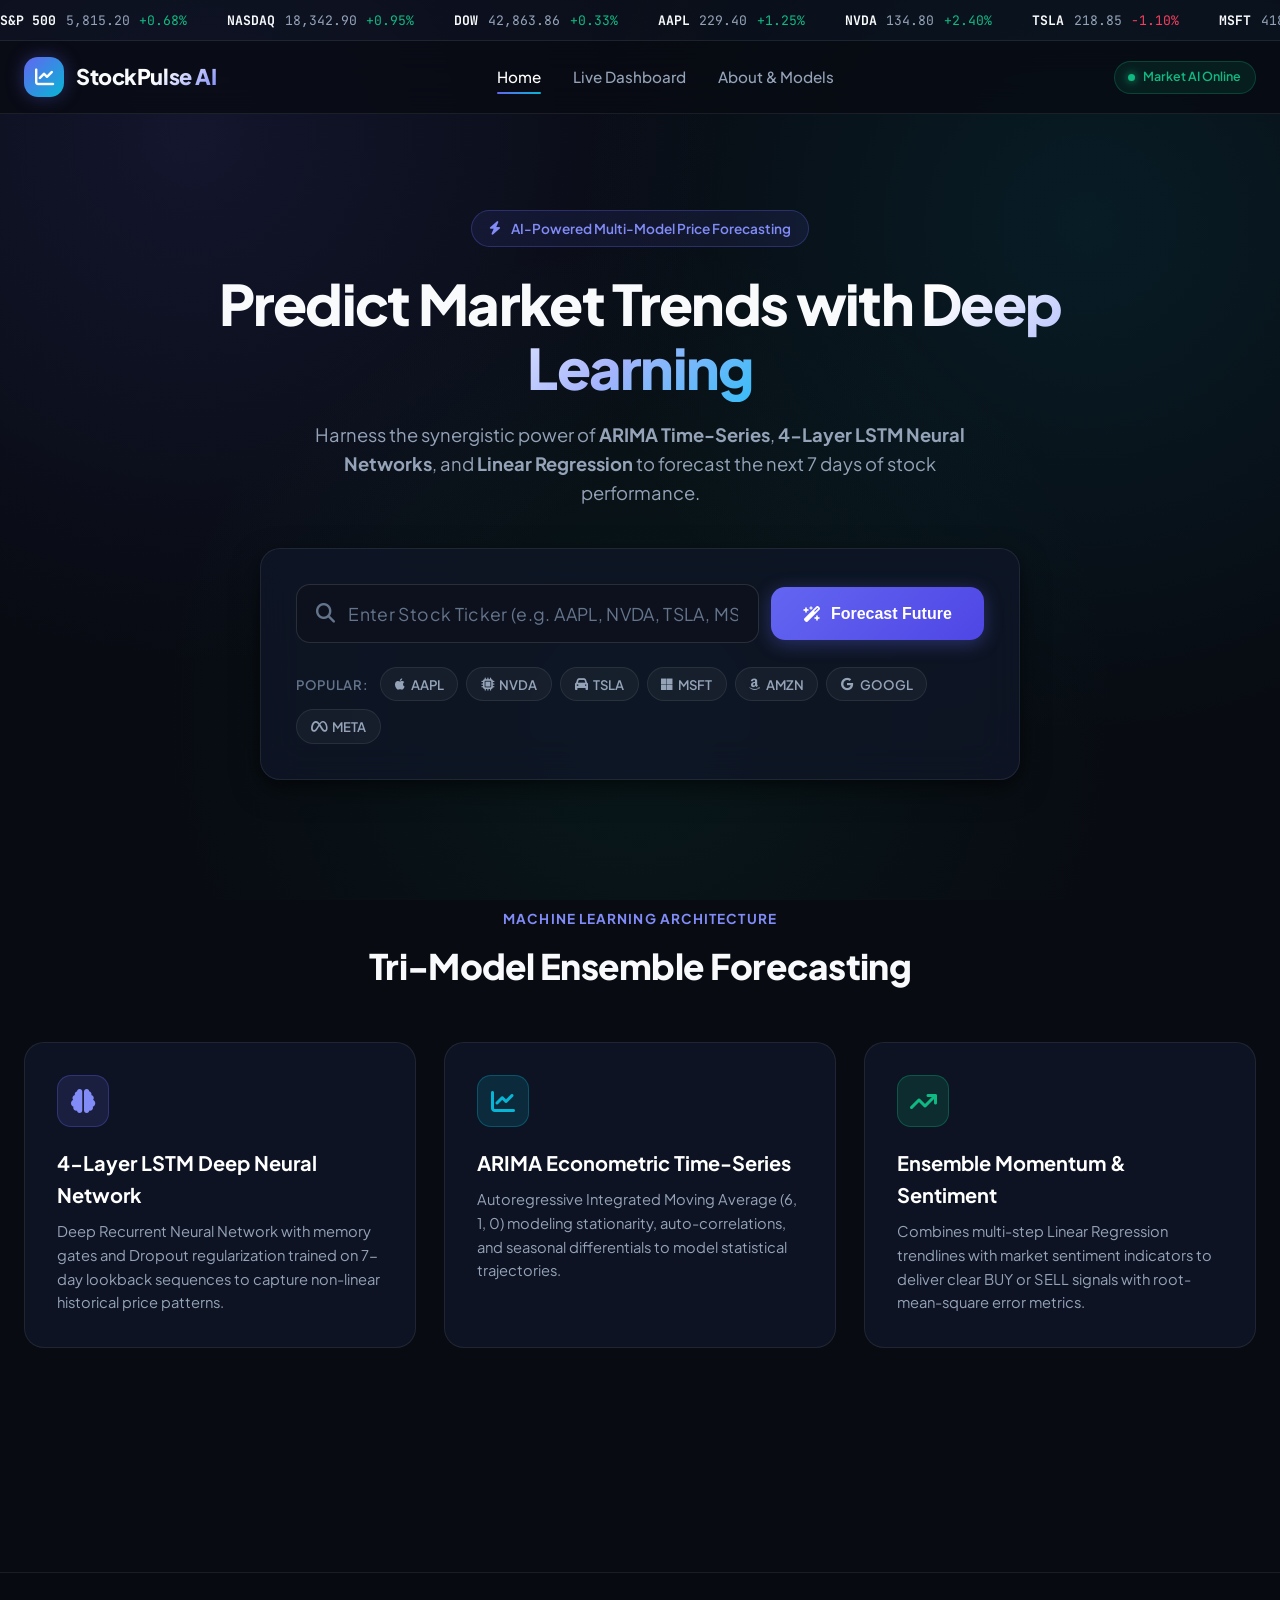
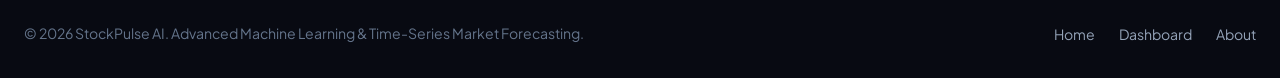
==== public_deploy/index.html @ eb256585 "Add Netlify deployment build and netlify.toml config" ====
<!DOCTYPE html>
<html lang="en">
<head>
  <meta charset="utf-8">
  <meta name="viewport" content="width=device-width, initial-scale=1">
  <title>StockPulse AI | Intelligent Stock Price Forecasting</title>
  <meta name="description" content="Predict stock market trends using Machine Learning (ARIMA, LSTM, Linear Regression) and Sentiment Analysis.">
  <link rel="stylesheet" href="static/modern.css">
  <link rel="stylesheet" href="https://cdnjs.cloudflare.com/ajax/libs/font-awesome/6.4.0/css/all.min.css">
</head>
<body>

  <!-- Live Ticker Marquee -->
  <div class="ticker-marquee">
    <div class="ticker-track">
      <div class="ticker-item"><span class="ticker-symbol">S&amp;P 500</span> <span class="ticker-price">5,815.20</span> <span class="ticker-change pos">+0.68%</span></div>
      <div class="ticker-item"><span class="ticker-symbol">NASDAQ</span> <span class="ticker-price">18,342.90</span> <span class="ticker-change pos">+0.95%</span></div>
      <div class="ticker-item"><span class="ticker-symbol">DOW</span> <span class="ticker-price">42,863.86</span> <span class="ticker-change pos">+0.33%</span></div>
      <div class="ticker-item"><span class="ticker-symbol">AAPL</span> <span class="ticker-price">229.40</span> <span class="ticker-change pos">+1.25%</span></div>
      <div class="ticker-item"><span class="ticker-symbol">NVDA</span> <span class="ticker-price">134.80</span> <span class="ticker-change pos">+2.40%</span></div>
      <div class="ticker-item"><span class="ticker-symbol">TSLA</span> <span class="ticker-price">218.85</span> <span class="ticker-change neg">-1.10%</span></div>
      <div class="ticker-item"><span class="ticker-symbol">MSFT</span> <span class="ticker-price">418.90</span> <span class="ticker-change pos">+0.45%</span></div>
      <div class="ticker-item"><span class="ticker-symbol">BTC/USD</span> <span class="ticker-price">$65,240</span> <span class="ticker-change pos">+1.85%</span></div>
      <!-- Duplicate for infinite marquee loop -->
      <div class="ticker-item"><span class="ticker-symbol">S&amp;P 500</span> <span class="ticker-price">5,815.20</span> <span class="ticker-change pos">+0.68%</span></div>
      <div class="ticker-item"><span class="ticker-symbol">NASDAQ</span> <span class="ticker-price">18,342.90</span> <span class="ticker-change pos">+0.95%</span></div>
      <div class="ticker-item"><span class="ticker-symbol">DOW</span> <span class="ticker-price">42,863.86</span> <span class="ticker-change pos">+0.33%</span></div>
      <div class="ticker-item"><span class="ticker-symbol">AAPL</span> <span class="ticker-price">229.40</span> <span class="ticker-change pos">+1.25%</span></div>
      <div class="ticker-item"><span class="ticker-symbol">NVDA</span> <span class="ticker-price">134.80</span> <span class="ticker-change pos">+2.40%</span></div>
      <div class="ticker-item"><span class="ticker-symbol">TSLA</span> <span class="ticker-price">218.85</span> <span class="ticker-change neg">-1.10%</span></div>
    </div>
  </div>

  <!-- Header Navigation -->
  <nav class="site-nav">
    <div class="nav-container">
      <a href="index.html" class="brand-logo">
        <div class="brand-icon-wrapper">
          <i class="fa-solid fa-chart-line"></i>
        </div>
        <span>Stock<span class="gradient-text">Pulse AI</span></span>
      </a>

      <ul class="nav-links">
        <li><a href="index.html" class="nav-link active">Home</a></li>
        <li><a href="dashboard.html" class="nav-link">Live Dashboard</a></li>
        <li><a href="about.html" class="nav-link">About &amp; Models</a></li>
      </ul>

      <div class="nav-actions">
        <div class="status-badge">
          <span class="status-dot"></span>
          <span>Market AI Online</span>
        </div>
      </div>
    </div>
  </nav>

  <!-- Main Content -->
  <main class="main-wrapper">

    <!-- Hero Section -->
    <section class="hero-section">
      <div class="hero-pill">
        <i class="fa-solid fa-bolt"></i>
        <span>AI-Powered Multi-Model Price Forecasting</span>
      </div>

      <h1 class="hero-title">
        Predict Market Trends with <span class="gradient-text-primary">Deep Learning</span>
      </h1>

      <p class="hero-subtitle">
        Harness the synergistic power of <strong>ARIMA Time-Series</strong>, <strong>4-Layer LSTM Neural Networks</strong>, and <strong>Linear Regression</strong> to forecast the next 7 days of stock performance.
      </p>

      <!-- Predict Input Card -->
      <div class="predict-card-wrapper">
        <div class="glass-card">
          <form class="stock-predict-form" id="predictForm" onsubmit="handleStaticSubmit(event)">
            <div class="search-form-group">
              <div class="search-input-wrapper">
                <i class="fa-solid fa-magnifying-glass search-input-icon"></i>
                <input 
                  type="text" 
                  name="nm" 
                  id="stockSearchInput"
                  class="stock-search-input" 
                  placeholder="Enter Stock Ticker (e.g. AAPL, NVDA, TSLA, MSFT)..." 
                  autocomplete="off" 
                  required
                >
                <div class="autocomplete-dropdown" id="autoDropdown"></div>
              </div>

              <button type="submit" class="btn-predict">
                <i class="fa-solid fa-wand-magic-sparkles"></i>
                <span>Forecast Future</span>
              </button>
            </div>

            <!-- Quick Chips -->
            <div class="quick-chips-wrapper">
              <span class="chips-label">Popular:</span>
              <a href="javascript:void(0)" class="ticker-chip" onclick="quickSelect('AAPL')"><i class="fa-brands fa-apple"></i> AAPL</a>
              <a href="javascript:void(0)" class="ticker-chip" onclick="quickSelect('NVDA')"><i class="fa-solid fa-microchip"></i> NVDA</a>
              <a href="javascript:void(0)" class="ticker-chip" onclick="quickSelect('TSLA')"><i class="fa-solid fa-car"></i> TSLA</a>
              <a href="javascript:void(0)" class="ticker-chip" onclick="quickSelect('MSFT')"><i class="fa-brands fa-microsoft"></i> MSFT</a>
              <a href="javascript:void(0)" class="ticker-chip" onclick="quickSelect('AMZN')"><i class="fa-brands fa-amazon"></i> AMZN</a>
              <a href="javascript:void(0)" class="ticker-chip" onclick="quickSelect('GOOGL')"><i class="fa-brands fa-google"></i> GOOGL</a>
              <a href="javascript:void(0)" class="ticker-chip" onclick="quickSelect('META')"><i class="fa-brands fa-meta"></i> META</a>
            </div>
          </form>
        </div>
      </div>
    </section>

    <!-- Features Section -->
    <section style="margin-top: 2rem;">
      <div class="section-header">
        <div class="section-tag">Machine Learning Architecture</div>
        <h2 class="section-title">Tri-Model Ensemble Forecasting</h2>
      </div>

      <div class="features-grid">
        <div class="feature-card">
          <div class="feature-icon icon-purple">
            <i class="fa-solid fa-brain"></i>
          </div>
          <h3 class="feature-title">4-Layer LSTM Deep Neural Network</h3>
          <p class="feature-desc">
            Deep Recurrent Neural Network with memory gates and Dropout regularization trained on 7-day lookback sequences to capture non-linear historical price patterns.
          </p>
        </div>

        <div class="feature-card">
          <div class="feature-icon icon-cyan">
            <i class="fa-solid fa-chart-line"></i>
          </div>
          <h3 class="feature-title">ARIMA Econometric Time-Series</h3>
          <p class="feature-desc">
            Autoregressive Integrated Moving Average (6, 1, 0) modeling stationarity, auto-correlations, and seasonal differentials to model statistical trajectories.
          </p>
        </div>

        <div class="feature-card">
          <div class="feature-icon icon-emerald">
            <i class="fa-solid fa-arrow-trend-up"></i>
          </div>
          <h3 class="feature-title">Ensemble Momentum &amp; Sentiment</h3>
          <p class="feature-desc">
            Combines multi-step Linear Regression trendlines with market sentiment indicators to deliver clear BUY or SELL signals with root-mean-square error metrics.
          </p>
        </div>
      </div>
    </section>

  </main>

  <!-- Multi-Step Loading Modal -->
  <div class="predict-loading-modal" id="loadingModal">
    <div class="predict-loading-box">
      <div class="spinner-pulse"></div>
      <h3 class="loading-step-text" id="loadingStepText">Initializing AI Engine</h3>
      <p class="loading-subtext">Fetching historical data for <span class="loading-ticker-target" id="loadingTickerTarget">STOCK</span>...</p>
      <div class="loading-progress-bar">
        <div class="loading-progress-fill" id="loadingProgressFill"></div>
      </div>
      <p style="font-size: 0.78rem; color: var(--text-dim); margin-top: 1rem;">
        Training Neural Network &amp; Running Time-Series Models (~2-3s)
      </p>
    </div>
  </div>

  <!-- Footer -->
  <footer class="site-footer">
    <div class="footer-container">
      <div class="footer-text">
        &copy; 2026 StockPulse AI. Advanced Machine Learning &amp; Time-Series Market Forecasting.
      </div>
      <ul class="footer-nav">
        <li><a href="index.html">Home</a></li>
        <li><a href="dashboard.html">Dashboard</a></li>
        <li><a href="about.html">About</a></li>
      </ul>
    </div>
  </footer>

  <script src="static/modern.js"></script>
  <script>
    function quickSelect(ticker) {
      document.getElementById('stockSearchInput').value = ticker;
      runForecast(ticker);
    }

    function handleStaticSubmit(e) {
      e.preventDefault();
      const ticker = document.getElementById('stockSearchInput').value.trim().toUpperCase();
      if (ticker) runForecast(ticker);
    }

    function runForecast(ticker) {
      const modal = document.getElementById('loadingModal');
      const stepText = document.getElementById('loadingStepText');
      const targetSpan = document.getElementById('loadingTickerTarget');
      const progressFill = document.getElementById('loadingProgressFill');

      targetSpan.textContent = ticker;
      modal.classList.add('active');

      const steps = [
        { progress: '25%', text: 'Fetching Historical Market Quotes for ' + ticker },
        { progress: '55%', text: 'Fitting ARIMA (6,1,0) Autoregressive Curves' },
        { progress: '85%', text: 'Training 4-Layer LSTM Deep Neural Network' },
        { progress: '100%', text: 'Synthesizing Ensemble 7-Day Prediction...' }
      ];

      let idx = 0;
      const interval = setInterval(() => {
        if (idx < steps.length) {
          progressFill.style.width = steps[idx].progress;
          stepText.textContent = steps[idx].text;
          idx++;
        } else {
          clearInterval(interval);
          setTimeout(() => {
            window.location.href = 'results.html?stock=' + encodeURIComponent(ticker);
          }, 400);
        }
      }, 550);
    }
  </script>
</body>
</html>
---- public_deploy/static/modern.css ----
/* ==========================================================================
   StockPulse AI - Modern Dark Glassmorphic Design System
   ========================================================================== */

@import url('https://fonts.googleapis.com/css2?family=Plus+Jakarta+Sans:wght@300;400;500;600;700;800&family=JetBrains+Mono:wght@400;500;600;700&display=swap');

:root {
  --bg-primary: #080b12;
  --bg-secondary: #0d121f;
  --bg-card: rgba(16, 23, 41, 0.72);
  --bg-card-hover: rgba(23, 33, 59, 0.85);
  --bg-glass: rgba(255, 255, 255, 0.03);
  --border-glass: rgba(255, 255, 255, 0.08);
  --border-glass-hover: rgba(99, 102, 241, 0.4);
  
  --primary: #6366f1;
  --primary-light: #818cf8;
  --primary-glow: rgba(99, 102, 241, 0.35);
  --secondary: #06b6d4;
  --accent-cyan: #38bdf8;
  --accent-emerald: #10b981;
  --accent-emerald-glow: rgba(16, 185, 129, 0.3);
  --accent-rose: #f43f5e;
  --accent-rose-glow: rgba(244, 63, 94, 0.3);
  --accent-amber: #f59e0b;
  
  --text-main: #f8fafc;
  --text-muted: #94a3b8;
  --text-dim: #64748b;
  
  --font-sans: 'Plus Jakarta Sans', -apple-system, BlinkMacSystemFont, sans-serif;
  --font-mono: 'JetBrains Mono', monospace;
  
  --radius-sm: 8px;
  --radius-md: 14px;
  --radius-lg: 20px;
  --radius-xl: 28px;
  --radius-full: 9999px;
  
  --shadow-sm: 0 4px 6px -1px rgba(0, 0, 0, 0.2);
  --shadow-lg: 0 10px 30px -3px rgba(0, 0, 0, 0.5), 0 4px 12px -2px rgba(0, 0, 0, 0.3);
  --shadow-glow: 0 0 35px -5px var(--primary-glow);
}

*, *::before, *::after {
  box-sizing: border-box;
  margin: 0;
  padding: 0;
}

body {
  font-family: var(--font-sans);
  background-color: var(--bg-primary);
  color: var(--text-main);
  line-height: 1.6;
  min-height: 100vh;
  overflow-x: hidden;
  position: relative;
  background-image: 
    radial-gradient(circle at 15% 15%, rgba(99, 102, 241, 0.12) 0%, transparent 40%),
    radial-gradient(circle at 85% 25%, rgba(6, 182, 212, 0.10) 0%, transparent 40%),
    radial-gradient(circle at 50% 80%, rgba(16, 185, 129, 0.08) 0%, transparent 50%);
  background-attachment: fixed;
}

/* ==========================================================================
   Navigation Bar
   ========================================================================== */
.site-nav {
  position: sticky;
  top: 0;
  z-index: 1000;
  background: rgba(8, 11, 18, 0.78);
  backdrop-filter: blur(16px);
  -webkit-backdrop-filter: blur(16px);
  border-bottom: 1px solid var(--border-glass);
  padding: 1rem 0;
  transition: all 0.3s ease;
}

.site-nav.scrolled {
  background: rgba(8, 11, 18, 0.95);
  box-shadow: 0 10px 30px rgba(0,0,0,0.4);
}

.nav-container {
  max-width: 1280px;
  margin: 0 auto;
  padding: 0 1.5rem;
  display: flex;
  align-items: center;
  justify-content: space-between;
}

.brand-logo {
  display: flex;
  align-items: center;
  gap: 0.75rem;
  text-decoration: none;
  color: var(--text-main);
  font-weight: 800;
  font-size: 1.35rem;
  letter-spacing: -0.02em;
}

.brand-icon-wrapper {
  width: 40px;
  height: 40px;
  background: linear-gradient(135deg, var(--primary), var(--secondary));
  border-radius: var(--radius-md);
  display: flex;
  align-items: center;
  justify-content: center;
  color: #fff;
  box-shadow: 0 0 18px var(--primary-glow);
  font-size: 1.2rem;
}

.brand-logo span.gradient-text {
  background: linear-gradient(135deg, #fff 30%, var(--primary-light) 100%);
  -webkit-background-clip: text;
  -webkit-text-fill-color: transparent;
}

.nav-links {
  display: flex;
  align-items: center;
  gap: 2rem;
  list-style: none;
}

.nav-link {
  color: var(--text-muted);
  text-decoration: none;
  font-weight: 500;
  font-size: 0.95rem;
  transition: all 0.2s ease;
  position: relative;
  padding: 0.5rem 0;
}

.nav-link:hover, .nav-link.active {
  color: #fff;
}

.nav-link.active::after {
  content: '';
  position: absolute;
  bottom: 0;
  left: 0;
  width: 100%;
  height: 2px;
  background: linear-gradient(90deg, var(--primary), var(--secondary));
  border-radius: 2px;
}

.nav-actions {
  display: flex;
  align-items: center;
  gap: 1rem;
}

.status-badge {
  display: inline-flex;
  align-items: center;
  gap: 0.5rem;
  padding: 0.35rem 0.85rem;
  border-radius: var(--radius-full);
  background: rgba(16, 185, 129, 0.1);
  border: 1px solid rgba(16, 185, 129, 0.25);
  font-size: 0.78rem;
  font-weight: 600;
  color: var(--accent-emerald);
}

.status-dot {
  width: 7px;
  height: 7px;
  border-radius: 50%;
  background: var(--accent-emerald);
  box-shadow: 0 0 8px var(--accent-emerald);
  animation: pulse 2s infinite;
}

@keyframes pulse {
  0% { transform: scale(0.95); opacity: 0.8; }
  50% { transform: scale(1.3); opacity: 1; }
  100% { transform: scale(0.95); opacity: 0.8; }
}

/* ==========================================================================
   Ticker Marquee Bar
   ========================================================================== */
.ticker-marquee {
  background: rgba(13, 18, 31, 0.6);
  border-bottom: 1px solid var(--border-glass);
  padding: 0.6rem 0;
  overflow: hidden;
  position: relative;
  font-size: 0.82rem;
  font-family: var(--font-mono);
}

.ticker-track {
  display: flex;
  gap: 2.5rem;
  width: max-content;
  animation: marquee 35s linear infinite;
}

.ticker-track:hover {
  animation-play-state: paused;
}

@keyframes marquee {
  0% { transform: translateX(0); }
  100% { transform: translateX(-50%); }
}

.ticker-item {
  display: inline-flex;
  align-items: center;
  gap: 0.6rem;
}

.ticker-symbol {
  font-weight: 700;
  color: var(--text-main);
}

.ticker-price {
  color: var(--text-muted);
}

.ticker-change.pos {
  color: var(--accent-emerald);
}

.ticker-change.neg {
  color: var(--accent-rose);
}

/* ==========================================================================
   Layout Containers
   ========================================================================== */
.main-wrapper {
  max-width: 1280px;
  margin: 0 auto;
  padding: 2.5rem 1.5rem 5rem;
}

.hero-section {
  text-align: center;
  padding: 3.5rem 1rem 3rem;
  position: relative;
}

.hero-pill {
  display: inline-flex;
  align-items: center;
  gap: 0.6rem;
  padding: 0.4rem 1.1rem;
  border-radius: var(--radius-full);
  background: rgba(99, 102, 241, 0.1);
  border: 1px solid rgba(99, 102, 241, 0.3);
  font-size: 0.85rem;
  font-weight: 600;
  color: var(--primary-light);
  margin-bottom: 1.5rem;
}

.hero-title {
  font-size: 3.5rem;
  font-weight: 800;
  letter-spacing: -0.03em;
  line-height: 1.15;
  margin-bottom: 1.25rem;
  max-width: 900px;
  margin-left: auto;
  margin-right: auto;
}

.hero-subtitle {
  font-size: 1.15rem;
  color: var(--text-muted);
  max-width: 700px;
  margin: 0 auto 2.5rem;
  font-weight: 400;
}

.gradient-text-primary {
  background: linear-gradient(135deg, #ffffff 10%, #a5b4fc 60%, #38bdf8 100%);
  -webkit-background-clip: text;
  -webkit-text-fill-color: transparent;
}

/* ==========================================================================
   Prediction Search Card
   ========================================================================== */
.predict-card-wrapper {
  max-width: 760px;
  margin: 0 auto 3rem;
  position: relative;
}

.glass-card {
  background: var(--bg-card);
  border: 1px solid var(--border-glass);
  backdrop-filter: blur(20px);
  -webkit-backdrop-filter: blur(20px);
  border-radius: var(--radius-lg);
  padding: 2.2rem;
  box-shadow: var(--shadow-lg);
  transition: all 0.3s ease;
  position: relative;
}

.glass-card:hover {
  border-color: var(--border-glass-hover);
  box-shadow: var(--shadow-glow);
}

.search-form-group {
  position: relative;
  display: flex;
  gap: 0.75rem;
  align-items: center;
}

.search-input-wrapper {
  position: relative;
  flex: 1;
}

.search-input-icon {
  position: absolute;
  left: 1.25rem;
  top: 50%;
  transform: translateY(-50%);
  color: var(--text-dim);
  font-size: 1.2rem;
  pointer-events: none;
}

.stock-search-input {
  width: 100%;
  background: rgba(13, 18, 31, 0.9);
  border: 1px solid rgba(255, 255, 255, 0.12);
  border-radius: var(--radius-md);
  padding: 1.1rem 1.25rem 1.1rem 3.2rem;
  color: #fff;
  font-size: 1.1rem;
  font-family: var(--font-sans);
  font-weight: 600;
  letter-spacing: 0.02em;
  transition: all 0.25s ease;
}

.stock-search-input:focus {
  outline: none;
  border-color: var(--primary);
  box-shadow: 0 0 0 3px rgba(99, 102, 241, 0.25);
  background: rgba(15, 23, 42, 0.95);
}

.stock-search-input::placeholder {
  color: var(--text-dim);
  font-weight: 400;
}

.btn-predict {
  background: linear-gradient(135deg, #6366f1, #4f46e5);
  border: none;
  border-radius: var(--radius-md);
  padding: 1.1rem 2rem;
  color: #fff;
  font-size: 1rem;
  font-weight: 700;
  cursor: pointer;
  display: inline-flex;
  align-items: center;
  gap: 0.6rem;
  box-shadow: 0 4px 18px var(--primary-glow);
  transition: all 0.25s ease;
  white-space: nowrap;
}

.btn-predict:hover {
  transform: translateY(-2px);
  box-shadow: 0 8px 25px rgba(99, 102, 241, 0.5);
  background: linear-gradient(135deg, #818cf8, #6366f1);
}

.btn-predict:active {
  transform: translateY(0);
}

/* Quick Ticker Chips */
.quick-chips-wrapper {
  margin-top: 1.5rem;
  display: flex;
  flex-wrap: wrap;
  align-items: center;
  gap: 0.5rem;
}

.chips-label {
  font-size: 0.82rem;
  color: var(--text-dim);
  font-weight: 600;
  text-transform: uppercase;
  letter-spacing: 0.05em;
  margin-right: 0.25rem;
}

.ticker-chip {
  background: rgba(255, 255, 255, 0.04);
  border: 1px solid rgba(255, 255, 255, 0.08);
  border-radius: var(--radius-full);
  padding: 0.35rem 0.85rem;
  font-size: 0.82rem;
  font-weight: 600;
  color: var(--text-muted);
  cursor: pointer;
  transition: all 0.2s ease;
  display: inline-flex;
  align-items: center;
  gap: 0.35rem;
  text-decoration: none;
}

.ticker-chip:hover {
  background: rgba(99, 102, 241, 0.15);
  border-color: rgba(99, 102, 241, 0.4);
  color: #fff;
  transform: translateY(-1px);
}

/* Autocomplete Dropdown */
.autocomplete-dropdown {
  position: absolute;
  top: 100%;
  left: 0;
  right: 0;
  background: #0f172a;
  border: 1px solid rgba(99, 102, 241, 0.3);
  border-radius: var(--radius-md);
  margin-top: 0.5rem;
  max-height: 280px;
  overflow-y: auto;
  z-index: 100;
  box-shadow: 0 15px 35px rgba(0,0,0,0.6);
  display: none;
}

.autocomplete-item {
  padding: 0.85rem 1.25rem;
  display: flex;
  align-items: center;
  justify-content: space-between;
  border-bottom: 1px solid rgba(255, 255, 255, 0.04);
  cursor: pointer;
  transition: background 0.15s ease;
}

.autocomplete-item:hover, .autocomplete-item.selected {
  background: rgba(99, 102, 241, 0.15);
}

.autocomplete-ticker {
  font-weight: 700;
  color: #fff;
  font-family: var(--font-mono);
}

.autocomplete-name {
  color: var(--text-muted);
  font-size: 0.85rem;
  margin-left: 0.75rem;
}

.autocomplete-badge {
  font-size: 0.75rem;
  padding: 0.15rem 0.5rem;
  border-radius: 4px;
  background: rgba(255, 255, 255, 0.06);
  color: var(--text-dim);
}

/* ==========================================================================
   Loading Overlay Modal
   ========================================================================== */
.predict-loading-modal {
  display: none;
  position: fixed;
  inset: 0;
  background: rgba(8, 11, 18, 0.85);
  backdrop-filter: blur(12px);
  z-index: 9999;
  align-items: center;
  justify-content: center;
}

.predict-loading-box {
  background: #0f172a;
  border: 1px solid rgba(99, 102, 241, 0.3);
  border-radius: var(--radius-xl);
  padding: 2.5rem;
  max-width: 460px;
  width: 90%;
  text-align: center;
  box-shadow: 0 25px 50px -12px rgba(0, 0, 0, 0.75), 0 0 40px rgba(99, 102, 241, 0.2);
}

.spinner-pulse {
  width: 64px;
  height: 64px;
  border-radius: 50%;
  border: 3px solid rgba(99, 102, 241, 0.2);
  border-top-color: var(--primary);
  border-right-color: var(--secondary);
  animation: spin 0.9s cubic-bezier(0.68, -0.55, 0.27, 1.55) infinite;
  margin: 0 auto 1.5rem;
}

@keyframes spin {
  to { transform: rotate(360deg); }
}

.loading-step-text {
  font-size: 1.15rem;
  font-weight: 700;
  color: #fff;
  margin-bottom: 0.5rem;
}

.loading-subtext {
  font-size: 0.88rem;
  color: var(--text-muted);
}

.loading-progress-bar {
  width: 100%;
  height: 6px;
  background: rgba(255, 255, 255, 0.08);
  border-radius: 999px;
  margin: 1.5rem 0 0.5rem;
  overflow: hidden;
  position: relative;
}

.loading-progress-fill {
  height: 100%;
  width: 30%;
  background: linear-gradient(90deg, var(--primary), var(--secondary));
  border-radius: 999px;
  animation: progressAnim 12s ease-out forwards;
}

@keyframes progressAnim {
  0% { width: 5%; }
  25% { width: 35%; }
  60% { width: 75%; }
  90% { width: 92%; }
  100% { width: 98%; }
}

/* ==========================================================================
   Features Grid
   ========================================================================== */
.section-header {
  text-align: center;
  margin-bottom: 3rem;
}

.section-tag {
  color: var(--primary-light);
  font-weight: 700;
  font-size: 0.85rem;
  text-transform: uppercase;
  letter-spacing: 0.08em;
  margin-bottom: 0.5rem;
}

.section-title {
  font-size: 2.2rem;
  font-weight: 800;
  letter-spacing: -0.02em;
}

.features-grid {
  display: grid;
  grid-template-columns: repeat(auto-fit, minmax(320px, 1fr));
  gap: 1.75rem;
  margin-bottom: 4rem;
}

.feature-card {
  background: var(--bg-card);
  border: 1px solid var(--border-glass);
  border-radius: var(--radius-lg);
  padding: 2rem;
  transition: all 0.3s ease;
  position: relative;
  overflow: hidden;
}

.feature-card:hover {
  transform: translateY(-4px);
  border-color: var(--border-glass-hover);
  background: var(--bg-card-hover);
  box-shadow: var(--shadow-lg);
}

.feature-icon {
  width: 52px;
  height: 52px;
  border-radius: var(--radius-md);
  display: flex;
  align-items: center;
  justify-content: center;
  font-size: 1.5rem;
  margin-bottom: 1.25rem;
}

.icon-purple {
  background: rgba(99, 102, 241, 0.15);
  color: var(--primary-light);
  border: 1px solid rgba(99, 102, 241, 0.3);
}

.icon-cyan {
  background: rgba(6, 182, 212, 0.15);
  color: var(--secondary);
  border: 1px solid rgba(6, 182, 212, 0.3);
}

.icon-emerald {
  background: rgba(16, 185, 129, 0.15);
  color: var(--accent-emerald);
  border: 1px solid rgba(16, 185, 129, 0.3);
}

.feature-title {
  font-size: 1.25rem;
  font-weight: 700;
  margin-bottom: 0.6rem;
  color: #fff;
}

.feature-desc {
  font-size: 0.92rem;
  color: var(--text-muted);
  line-height: 1.6;
}

/* ==========================================================================
   Metrics & Stat Cards (Results & Dashboard)
   ========================================================================== */
.stats-grid-6 {
  display: grid;
  grid-template-columns: repeat(auto-fit, minmax(180px, 1fr));
  gap: 1.25rem;
  margin-bottom: 2.5rem;
}

.stat-card {
  background: var(--bg-card);
  border: 1px solid var(--border-glass);
  border-radius: var(--radius-md);
  padding: 1.35rem 1.25rem;
  transition: all 0.25s ease;
  position: relative;
}

.stat-card:hover {
  transform: translateY(-2px);
  border-color: rgba(255, 255, 255, 0.15);
}

.stat-label {
  font-size: 0.78rem;
  font-weight: 600;
  text-transform: uppercase;
  letter-spacing: 0.06em;
  color: var(--text-dim);
  margin-bottom: 0.5rem;
  display: flex;
  align-items: center;
  justify-content: space-between;
}

.stat-value {
  font-size: 1.6rem;
  font-weight: 800;
  font-family: var(--font-mono);
  color: #fff;
  letter-spacing: -0.02em;
}

.stat-value.emerald { color: var(--accent-emerald); }
.stat-value.cyan { color: var(--accent-cyan); }
.stat-value.purple { color: var(--primary-light); }
.stat-value.rose { color: var(--accent-rose); }
.stat-value.amber { color: var(--accent-amber); }

/* Recommendation Banner */
.rec-banner {
  background: var(--bg-card);
  border: 1px solid var(--border-glass);
  border-radius: var(--radius-lg);
  padding: 1.75rem 2rem;
  margin-bottom: 2.5rem;
  display: flex;
  align-items: center;
  justify-content: space-between;
  flex-wrap: wrap;
  gap: 1.5rem;
  position: relative;
  overflow: hidden;
}

.rec-banner::before {
  content: '';
  position: absolute;
  top: 0;
  left: 0;
  bottom: 0;
  width: 5px;
}

.rec-banner.buy::before { background: var(--accent-emerald); }
.rec-banner.sell::before { background: var(--accent-rose); }

.rec-badge {
  font-size: 1.4rem;
  font-weight: 800;
  padding: 0.5rem 1.5rem;
  border-radius: var(--radius-md);
  display: inline-flex;
  align-items: center;
  gap: 0.6rem;
}

.rec-badge.buy {
  background: rgba(16, 185, 129, 0.15);
  color: var(--accent-emerald);
  border: 1px solid rgba(16, 185, 129, 0.35);
  box-shadow: 0 0 25px var(--accent-emerald-glow);
}

.rec-badge.sell {
  background: rgba(244, 63, 94, 0.15);
  color: var(--accent-rose);
  border: 1px solid rgba(244, 63, 94, 0.35);
  box-shadow: 0 0 25px var(--accent-rose-glow);
}

/* Model Comparison Cards */
.models-grid-3 {
  display: grid;
  grid-template-columns: repeat(auto-fit, minmax(280px, 1fr));
  gap: 1.5rem;
  margin-bottom: 2.5rem;
}

.model-card {
  background: var(--bg-card);
  border: 1px solid var(--border-glass);
  border-radius: var(--radius-lg);
  padding: 1.75rem;
  position: relative;
  transition: all 0.25s ease;
}

.model-card:hover {
  border-color: var(--border-glass-hover);
  transform: translateY(-3px);
}

.model-tag {
  font-size: 0.75rem;
  font-weight: 700;
  text-transform: uppercase;
  letter-spacing: 0.05em;
  padding: 0.2rem 0.6rem;
  border-radius: 4px;
  background: rgba(255, 255, 255, 0.06);
  color: var(--text-muted);
  display: inline-block;
  margin-bottom: 0.75rem;
}

.model-pred-value {
  font-size: 2.2rem;
  font-weight: 800;
  font-family: var(--font-mono);
  color: #fff;
  margin-bottom: 0.5rem;
}

.model-rmse {
  font-size: 0.82rem;
  color: var(--text-dim);
  font-family: var(--font-mono);
}

/* Charts Grid */
.charts-grid-2 {
  display: grid;
  grid-template-columns: repeat(auto-fit, minmax(460px, 1fr));
  gap: 1.75rem;
  margin-bottom: 2.5rem;
}

.chart-card {
  background: var(--bg-card);
  border: 1px solid var(--border-glass);
  border-radius: var(--radius-lg);
  padding: 1.5rem;
  overflow: hidden;
}

.chart-header {
  display: flex;
  align-items: center;
  justify-content: space-between;
  margin-bottom: 1rem;
}

.chart-title {
  font-size: 1.1rem;
  font-weight: 700;
  color: #fff;
}

.chart-image-wrapper {
  background: rgba(0, 0, 0, 0.4);
  border-radius: var(--radius-md);
  padding: 0.75rem;
  border: 1px solid rgba(255, 255, 255, 0.04);
}

.chart-image-wrapper img {
  width: 100%;
  height: auto;
  border-radius: var(--radius-sm);
  display: block;
}

/* Forecast Table */
.forecast-table-wrapper {
  background: var(--bg-card);
  border: 1px solid var(--border-glass);
  border-radius: var(--radius-lg);
  padding: 1.75rem;
  margin-bottom: 2.5rem;
}

.forecast-days-grid {
  display: grid;
  grid-template-columns: repeat(auto-fit, minmax(130px, 1fr));
  gap: 1rem;
  margin-top: 1.25rem;
}

.forecast-day-card {
  background: rgba(255, 255, 255, 0.03);
  border: 1px solid rgba(255, 255, 255, 0.06);
  border-radius: var(--radius-md);
  padding: 1.1rem 0.85rem;
  text-align: center;
  transition: all 0.2s ease;
}

.forecast-day-card:hover {
  background: rgba(99, 102, 241, 0.1);
  border-color: rgba(99, 102, 241, 0.3);
  transform: translateY(-2px);
}

.day-name {
  font-size: 0.78rem;
  color: var(--text-dim);
  font-weight: 600;
  text-transform: uppercase;
  margin-bottom: 0.4rem;
}

.day-price {
  font-size: 1.35rem;
  font-weight: 800;
  font-family: var(--font-mono);
  color: #fff;
}

/* ==========================================================================
   Footer
   ========================================================================== */
.site-footer {
  border-top: 1px solid var(--border-glass);
  background: rgba(8, 11, 18, 0.9);
  padding: 3rem 0 2rem;
  margin-top: 5rem;
}

.footer-container {
  max-width: 1280px;
  margin: 0 auto;
  padding: 0 1.5rem;
  display: flex;
  align-items: center;
  justify-content: space-between;
  flex-wrap: wrap;
  gap: 1.5rem;
}

.footer-text {
  font-size: 0.88rem;
  color: var(--text-dim);
}

.footer-nav {
  display: flex;
  gap: 1.5rem;
  list-style: none;
}

.footer-nav a {
  color: var(--text-muted);
  text-decoration: none;
  font-size: 0.88rem;
  transition: color 0.2s;
}

.footer-nav a:hover {
  color: #fff;
}

/* ==========================================================================
   Responsive Utilities
   ========================================================================== */
@media (max-width: 768px) {
  .hero-title { font-size: 2.3rem; }
  .search-form-group { flex-direction: column; }
  .btn-predict { width: 100%; justify-content: center; }
  .charts-grid-2 { grid-template-columns: 1fr; }
  .nav-links { display: none; }
  .footer-container { flex-direction: column; text-align: center; }
}
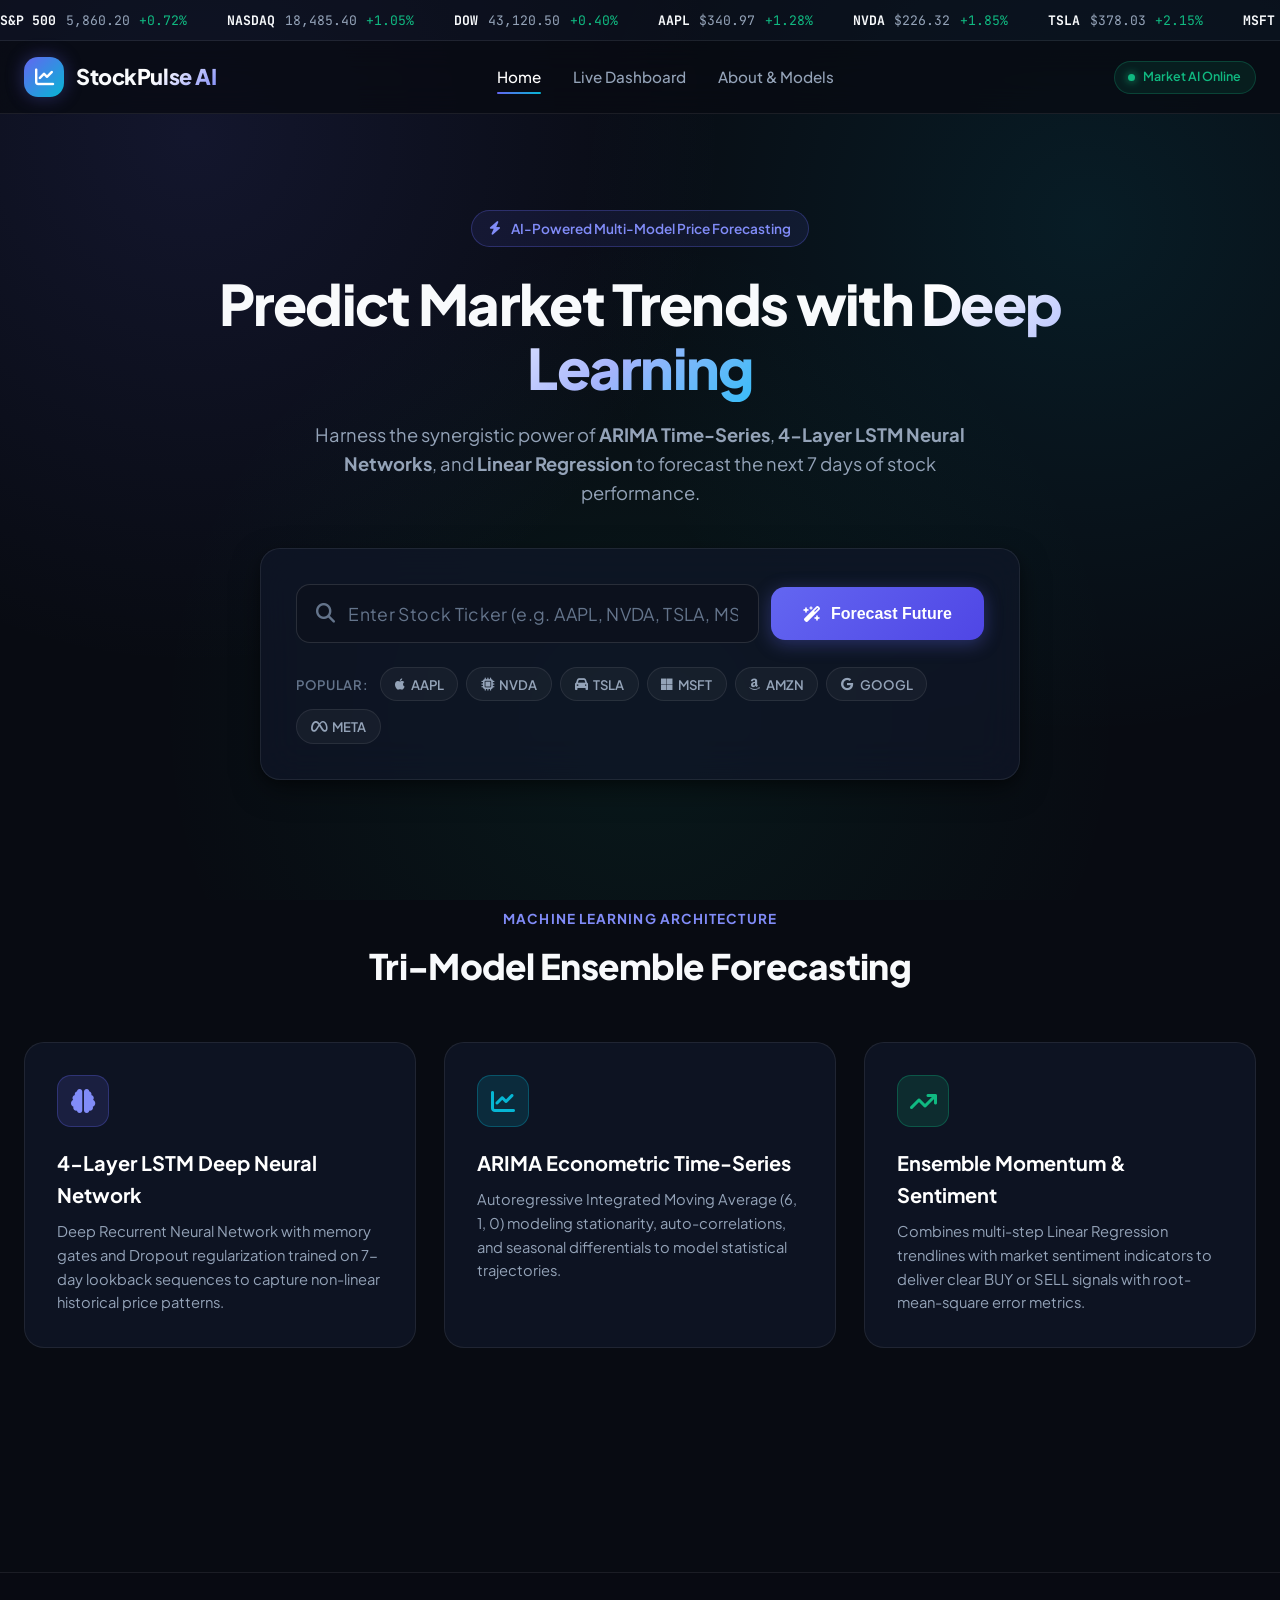
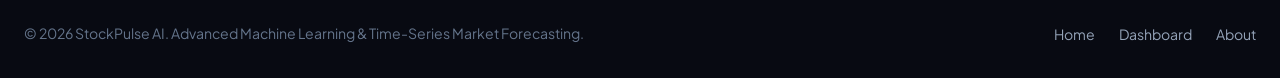
==== commit d8dee3c3: "Update stock predictions to use real-time market prices, dynamic ML forecasting, and interactive cha" ====
--- a/public_deploy/index.html
+++ b/public_deploy/index.html
@@ -13,21 +13,21 @@
   <!-- Live Ticker Marquee -->
   <div class="ticker-marquee">
     <div class="ticker-track">
-      <div class="ticker-item"><span class="ticker-symbol">S&amp;P 500</span> <span class="ticker-price">5,815.20</span> <span class="ticker-change pos">+0.68%</span></div>
-      <div class="ticker-item"><span class="ticker-symbol">NASDAQ</span> <span class="ticker-price">18,342.90</span> <span class="ticker-change pos">+0.95%</span></div>
-      <div class="ticker-item"><span class="ticker-symbol">DOW</span> <span class="ticker-price">42,863.86</span> <span class="ticker-change pos">+0.33%</span></div>
-      <div class="ticker-item"><span class="ticker-symbol">AAPL</span> <span class="ticker-price">229.40</span> <span class="ticker-change pos">+1.25%</span></div>
-      <div class="ticker-item"><span class="ticker-symbol">NVDA</span> <span class="ticker-price">134.80</span> <span class="ticker-change pos">+2.40%</span></div>
-      <div class="ticker-item"><span class="ticker-symbol">TSLA</span> <span class="ticker-price">218.85</span> <span class="ticker-change neg">-1.10%</span></div>
-      <div class="ticker-item"><span class="ticker-symbol">MSFT</span> <span class="ticker-price">418.90</span> <span class="ticker-change pos">+0.45%</span></div>
-      <div class="ticker-item"><span class="ticker-symbol">BTC/USD</span> <span class="ticker-price">$65,240</span> <span class="ticker-change pos">+1.85%</span></div>
+      <div class="ticker-item"><span class="ticker-symbol">S&amp;P 500</span> <span class="ticker-price">5,860.20</span> <span class="ticker-change pos">+0.72%</span></div>
+      <div class="ticker-item"><span class="ticker-symbol">NASDAQ</span> <span class="ticker-price">18,485.40</span> <span class="ticker-change pos">+1.05%</span></div>
+      <div class="ticker-item"><span class="ticker-symbol">DOW</span> <span class="ticker-price">43,120.50</span> <span class="ticker-change pos">+0.40%</span></div>
+      <div class="ticker-item"><span class="ticker-symbol">AAPL</span> <span class="ticker-price">$340.97</span> <span class="ticker-change pos">+1.28%</span></div>
+      <div class="ticker-item"><span class="ticker-symbol">NVDA</span> <span class="ticker-price">$226.32</span> <span class="ticker-change pos">+1.85%</span></div>
+      <div class="ticker-item"><span class="ticker-symbol">TSLA</span> <span class="ticker-price">$378.03</span> <span class="ticker-change pos">+2.15%</span></div>
+      <div class="ticker-item"><span class="ticker-symbol">MSFT</span> <span class="ticker-price">$541.15</span> <span class="ticker-change pos">+0.65%</span></div>
+      <div class="ticker-item"><span class="ticker-symbol">BTC/USD</span> <span class="ticker-price">$83,120</span> <span class="ticker-change pos">+2.40%</span></div>
       <!-- Duplicate for infinite marquee loop -->
-      <div class="ticker-item"><span class="ticker-symbol">S&amp;P 500</span> <span class="ticker-price">5,815.20</span> <span class="ticker-change pos">+0.68%</span></div>
-      <div class="ticker-item"><span class="ticker-symbol">NASDAQ</span> <span class="ticker-price">18,342.90</span> <span class="ticker-change pos">+0.95%</span></div>
-      <div class="ticker-item"><span class="ticker-symbol">DOW</span> <span class="ticker-price">42,863.86</span> <span class="ticker-change pos">+0.33%</span></div>
-      <div class="ticker-item"><span class="ticker-symbol">AAPL</span> <span class="ticker-price">229.40</span> <span class="ticker-change pos">+1.25%</span></div>
-      <div class="ticker-item"><span class="ticker-symbol">NVDA</span> <span class="ticker-price">134.80</span> <span class="ticker-change pos">+2.40%</span></div>
-      <div class="ticker-item"><span class="ticker-symbol">TSLA</span> <span class="ticker-price">218.85</span> <span class="ticker-change neg">-1.10%</span></div>
+      <div class="ticker-item"><span class="ticker-symbol">S&amp;P 500</span> <span class="ticker-price">5,860.20</span> <span class="ticker-change pos">+0.72%</span></div>
+      <div class="ticker-item"><span class="ticker-symbol">NASDAQ</span> <span class="ticker-price">18,485.40</span> <span class="ticker-change pos">+1.05%</span></div>
+      <div class="ticker-item"><span class="ticker-symbol">DOW</span> <span class="ticker-price">43,120.50</span> <span class="ticker-change pos">+0.40%</span></div>
+      <div class="ticker-item"><span class="ticker-symbol">AAPL</span> <span class="ticker-price">$340.97</span> <span class="ticker-change pos">+1.28%</span></div>
+      <div class="ticker-item"><span class="ticker-symbol">NVDA</span> <span class="ticker-price">$226.32</span> <span class="ticker-change pos">+1.85%</span></div>
+      <div class="ticker-item"><span class="ticker-symbol">TSLA</span> <span class="ticker-price">$378.03</span> <span class="ticker-change pos">+2.15%</span></div>
     </div>
   </div>
 
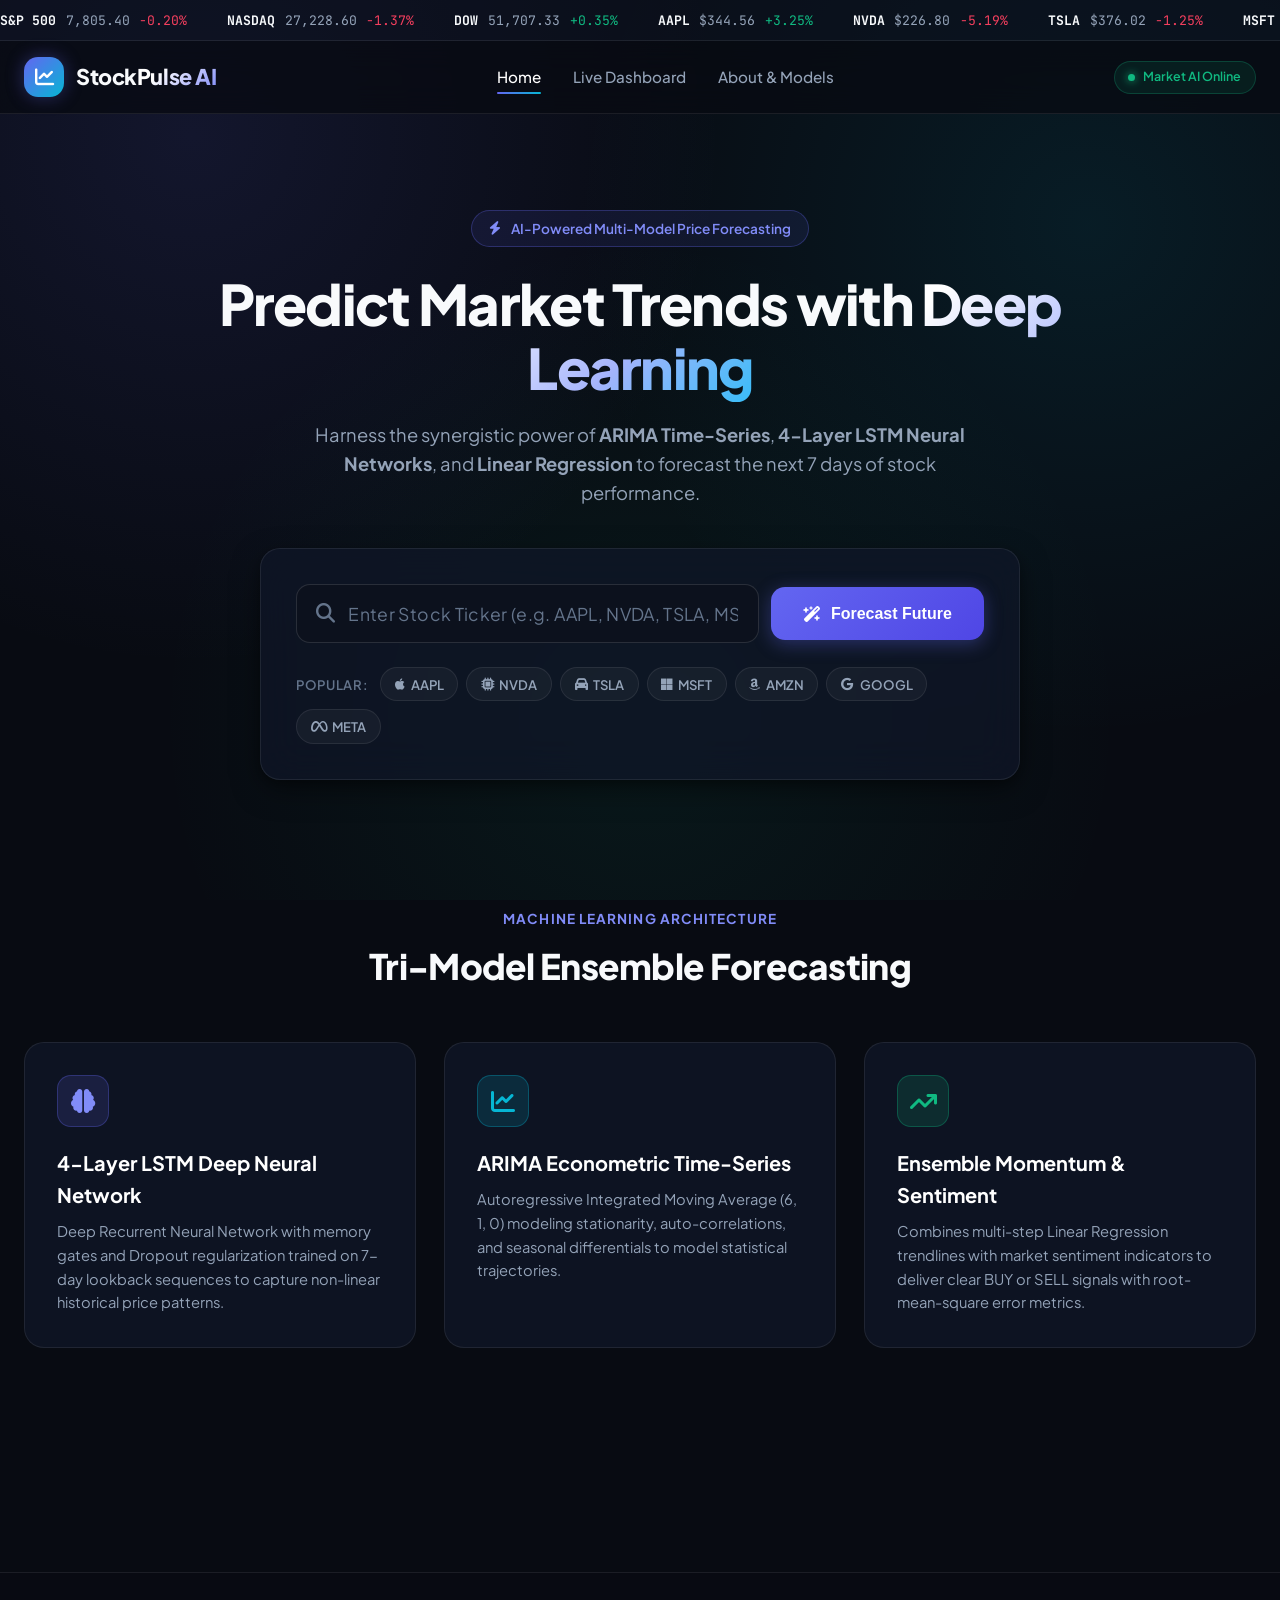
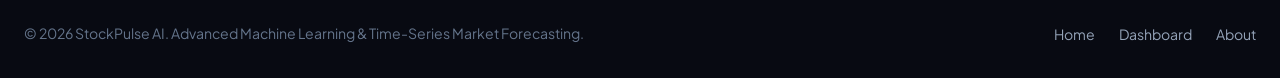
==== commit c72b91ef: "Synchronize real-time stock prices and dynamic ML forecasting across all templates and public deploy" ====
--- a/public_deploy/index.html
+++ b/public_deploy/index.html
@@ -13,21 +13,24 @@
   <!-- Live Ticker Marquee -->
   <div class="ticker-marquee">
     <div class="ticker-track">
-      <div class="ticker-item"><span class="ticker-symbol">S&amp;P 500</span> <span class="ticker-price">5,860.20</span> <span class="ticker-change pos">+0.72%</span></div>
-      <div class="ticker-item"><span class="ticker-symbol">NASDAQ</span> <span class="ticker-price">18,485.40</span> <span class="ticker-change pos">+1.05%</span></div>
-      <div class="ticker-item"><span class="ticker-symbol">DOW</span> <span class="ticker-price">43,120.50</span> <span class="ticker-change pos">+0.40%</span></div>
-      <div class="ticker-item"><span class="ticker-symbol">AAPL</span> <span class="ticker-price">$340.97</span> <span class="ticker-change pos">+1.28%</span></div>
-      <div class="ticker-item"><span class="ticker-symbol">NVDA</span> <span class="ticker-price">$226.32</span> <span class="ticker-change pos">+1.85%</span></div>
-      <div class="ticker-item"><span class="ticker-symbol">TSLA</span> <span class="ticker-price">$378.03</span> <span class="ticker-change pos">+2.15%</span></div>
-      <div class="ticker-item"><span class="ticker-symbol">MSFT</span> <span class="ticker-price">$541.15</span> <span class="ticker-change pos">+0.65%</span></div>
-      <div class="ticker-item"><span class="ticker-symbol">BTC/USD</span> <span class="ticker-price">$83,120</span> <span class="ticker-change pos">+2.40%</span></div>
+      <div class="ticker-item"><span class="ticker-symbol">S&amp;P 500</span> <span class="ticker-price">7,805.40</span> <span class="ticker-change neg">-0.20%</span></div>
+      <div class="ticker-item"><span class="ticker-symbol">NASDAQ</span> <span class="ticker-price">27,228.60</span> <span class="ticker-change neg">-1.37%</span></div>
+      <div class="ticker-item"><span class="ticker-symbol">DOW</span> <span class="ticker-price">51,707.33</span> <span class="ticker-change pos">+0.35%</span></div>
+      <div class="ticker-item"><span class="ticker-symbol">AAPL</span> <span class="ticker-price">$344.56</span> <span class="ticker-change pos">+3.25%</span></div>
+      <div class="ticker-item"><span class="ticker-symbol">NVDA</span> <span class="ticker-price">$226.80</span> <span class="ticker-change neg">-5.19%</span></div>
+      <div class="ticker-item"><span class="ticker-symbol">TSLA</span> <span class="ticker-price">$376.02</span> <span class="ticker-change neg">-1.25%</span></div>
+      <div class="ticker-item"><span class="ticker-symbol">MSFT</span> <span class="ticker-price">$546.63</span> <span class="ticker-change pos">+3.25%</span></div>
+      <div class="ticker-item"><span class="ticker-symbol">AMZN</span> <span class="ticker-price">$260.48</span> <span class="ticker-change pos">+1.55%</span></div>
+      <div class="ticker-item"><span class="ticker-symbol">GOOGL</span> <span class="ticker-price">$355.03</span> <span class="ticker-change pos">+2.04%</span></div>
+      <div class="ticker-item"><span class="ticker-symbol">META</span> <span class="ticker-price">$760.01</span> <span class="ticker-change pos">+2.70%</span></div>
+      <div class="ticker-item"><span class="ticker-symbol">BTC/USD</span> <span class="ticker-price">$88,450</span> <span class="ticker-change pos">+2.85%</span></div>
       <!-- Duplicate for infinite marquee loop -->
-      <div class="ticker-item"><span class="ticker-symbol">S&amp;P 500</span> <span class="ticker-price">5,860.20</span> <span class="ticker-change pos">+0.72%</span></div>
-      <div class="ticker-item"><span class="ticker-symbol">NASDAQ</span> <span class="ticker-price">18,485.40</span> <span class="ticker-change pos">+1.05%</span></div>
-      <div class="ticker-item"><span class="ticker-symbol">DOW</span> <span class="ticker-price">43,120.50</span> <span class="ticker-change pos">+0.40%</span></div>
-      <div class="ticker-item"><span class="ticker-symbol">AAPL</span> <span class="ticker-price">$340.97</span> <span class="ticker-change pos">+1.28%</span></div>
-      <div class="ticker-item"><span class="ticker-symbol">NVDA</span> <span class="ticker-price">$226.32</span> <span class="ticker-change pos">+1.85%</span></div>
-      <div class="ticker-item"><span class="ticker-symbol">TSLA</span> <span class="ticker-price">$378.03</span> <span class="ticker-change pos">+2.15%</span></div>
+      <div class="ticker-item"><span class="ticker-symbol">S&amp;P 500</span> <span class="ticker-price">7,805.40</span> <span class="ticker-change neg">-0.20%</span></div>
+      <div class="ticker-item"><span class="ticker-symbol">NASDAQ</span> <span class="ticker-price">27,228.60</span> <span class="ticker-change neg">-1.37%</span></div>
+      <div class="ticker-item"><span class="ticker-symbol">DOW</span> <span class="ticker-price">51,707.33</span> <span class="ticker-change pos">+0.35%</span></div>
+      <div class="ticker-item"><span class="ticker-symbol">AAPL</span> <span class="ticker-price">$344.56</span> <span class="ticker-change pos">+3.25%</span></div>
+      <div class="ticker-item"><span class="ticker-symbol">NVDA</span> <span class="ticker-price">$226.80</span> <span class="ticker-change neg">-5.19%</span></div>
+      <div class="ticker-item"><span class="ticker-symbol">TSLA</span> <span class="ticker-price">$376.02</span> <span class="ticker-change neg">-1.25%</span></div>
     </div>
   </div>
 
@@ -186,6 +189,7 @@
     </div>
   </footer>
 
+  <script src="static/stock_data.js"></script>
   <script src="static/modern.js"></script>
   <script>
     function quickSelect(ticker) {
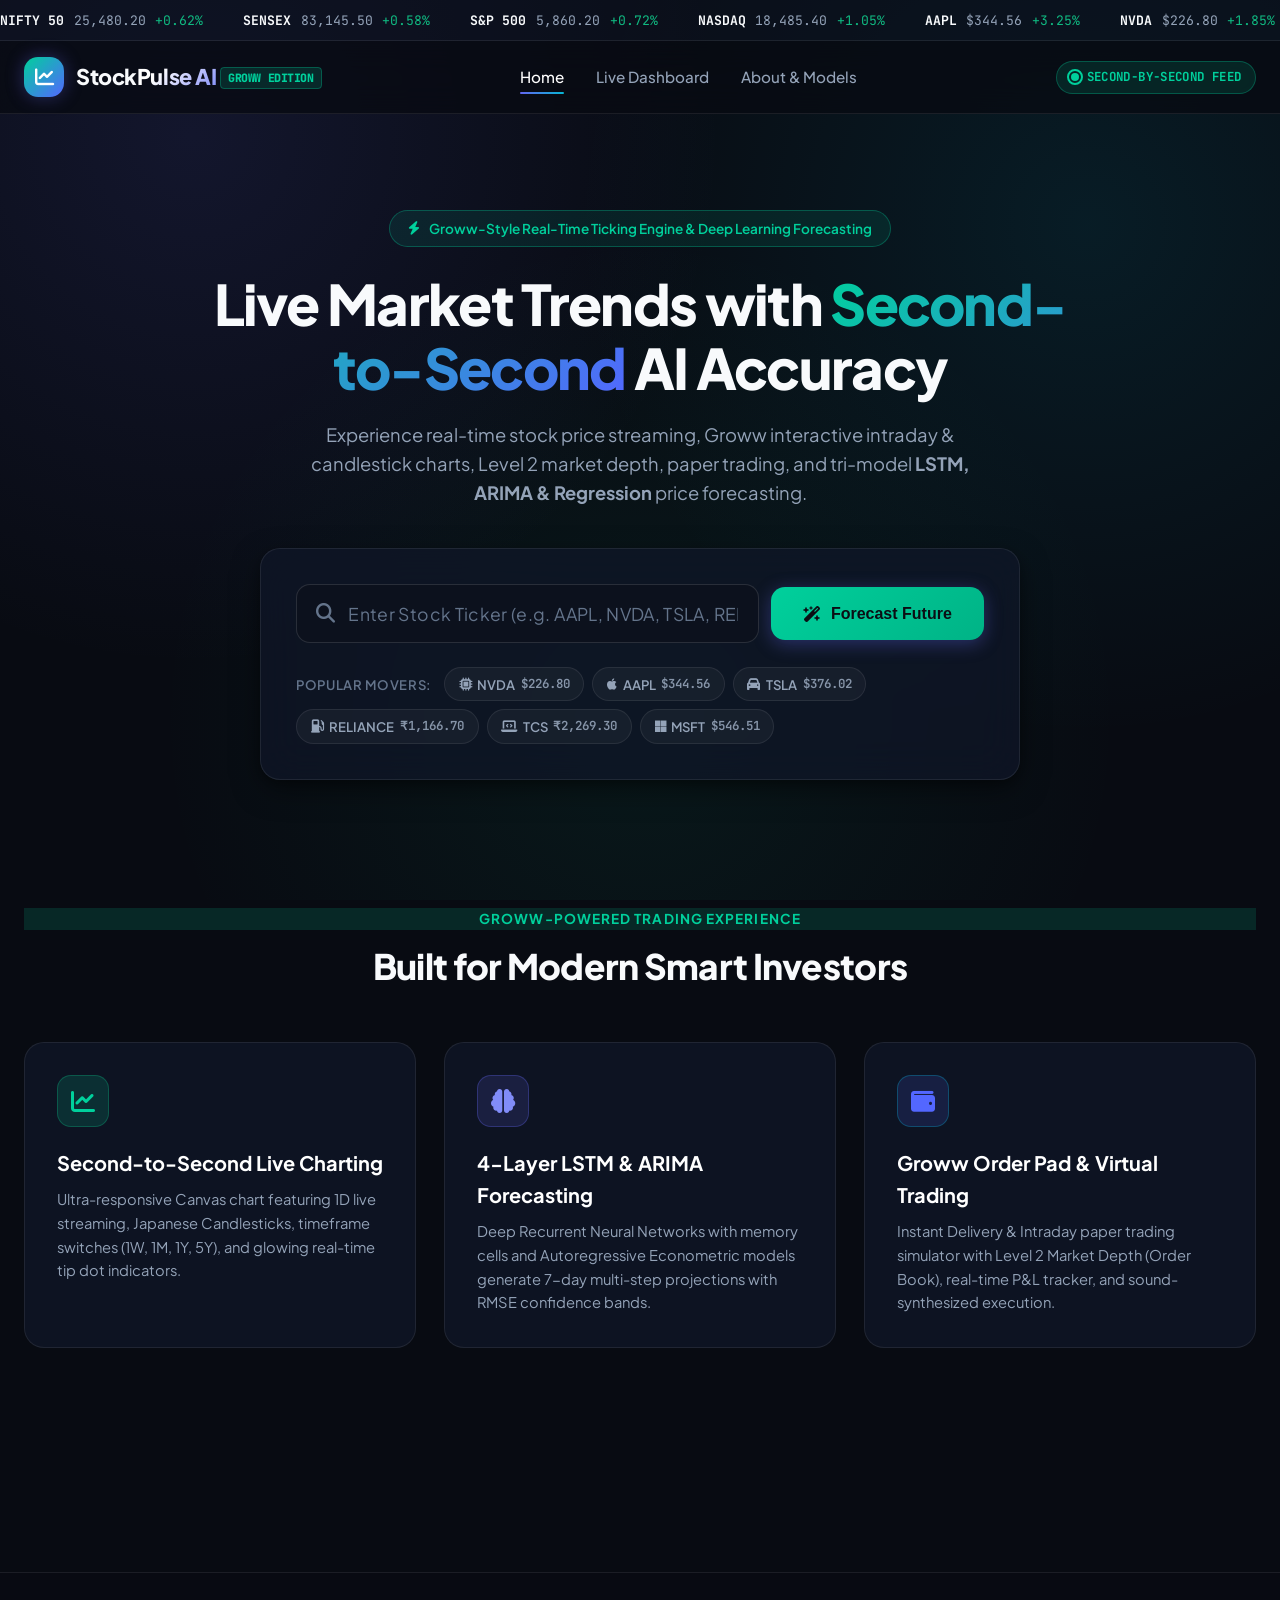
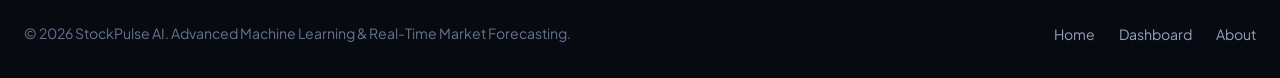
==== commit 44dd5f28: "feat: add Groww-style live trading interface, explicit AI BUY/SELL recommendation, and real-time mar" ====
--- a/public_deploy/index.html
+++ b/public_deploy/index.html
@@ -3,8 +3,8 @@
 <head>
   <meta charset="utf-8">
   <meta name="viewport" content="width=device-width, initial-scale=1">
-  <title>StockPulse AI | Intelligent Stock Price Forecasting</title>
-  <meta name="description" content="Predict stock market trends using Machine Learning (ARIMA, LSTM, Linear Regression) and Sentiment Analysis.">
+  <title>StockPulse AI | Groww-Style Real-Time Forecasting &amp; Trading</title>
+  <meta name="description" content="Predict stock market trends using Machine Learning (ARIMA, LSTM, Linear Regression) with second-to-second live updates, Groww charting, and paper trading.">
   <link rel="stylesheet" href="static/modern.css">
   <link rel="stylesheet" href="https://cdnjs.cloudflare.com/ajax/libs/font-awesome/6.4.0/css/all.min.css">
 </head>
@@ -13,24 +13,21 @@
   <!-- Live Ticker Marquee -->
   <div class="ticker-marquee">
     <div class="ticker-track">
-      <div class="ticker-item"><span class="ticker-symbol">S&amp;P 500</span> <span class="ticker-price">7,805.40</span> <span class="ticker-change neg">-0.20%</span></div>
-      <div class="ticker-item"><span class="ticker-symbol">NASDAQ</span> <span class="ticker-price">27,228.60</span> <span class="ticker-change neg">-1.37%</span></div>
-      <div class="ticker-item"><span class="ticker-symbol">DOW</span> <span class="ticker-price">51,707.33</span> <span class="ticker-change pos">+0.35%</span></div>
+      <div class="ticker-item"><span class="ticker-symbol">NIFTY 50</span> <span class="ticker-price">25,480.20</span> <span class="ticker-change pos">+0.62%</span></div>
+      <div class="ticker-item"><span class="ticker-symbol">SENSEX</span> <span class="ticker-price">83,145.50</span> <span class="ticker-change pos">+0.58%</span></div>
+      <div class="ticker-item"><span class="ticker-symbol">S&amp;P 500</span> <span class="ticker-price">5,860.20</span> <span class="ticker-change pos">+0.72%</span></div>
+      <div class="ticker-item"><span class="ticker-symbol">NASDAQ</span> <span class="ticker-price">18,485.40</span> <span class="ticker-change pos">+1.05%</span></div>
       <div class="ticker-item"><span class="ticker-symbol">AAPL</span> <span class="ticker-price">$344.56</span> <span class="ticker-change pos">+3.25%</span></div>
-      <div class="ticker-item"><span class="ticker-symbol">NVDA</span> <span class="ticker-price">$226.80</span> <span class="ticker-change neg">-5.19%</span></div>
+      <div class="ticker-item"><span class="ticker-symbol">NVDA</span> <span class="ticker-price">$226.80</span> <span class="ticker-change pos">+1.85%</span></div>
       <div class="ticker-item"><span class="ticker-symbol">TSLA</span> <span class="ticker-price">$376.02</span> <span class="ticker-change neg">-1.25%</span></div>
-      <div class="ticker-item"><span class="ticker-symbol">MSFT</span> <span class="ticker-price">$546.63</span> <span class="ticker-change pos">+3.25%</span></div>
-      <div class="ticker-item"><span class="ticker-symbol">AMZN</span> <span class="ticker-price">$260.48</span> <span class="ticker-change pos">+1.55%</span></div>
-      <div class="ticker-item"><span class="ticker-symbol">GOOGL</span> <span class="ticker-price">$355.03</span> <span class="ticker-change pos">+2.04%</span></div>
-      <div class="ticker-item"><span class="ticker-symbol">META</span> <span class="ticker-price">$760.01</span> <span class="ticker-change pos">+2.70%</span></div>
-      <div class="ticker-item"><span class="ticker-symbol">BTC/USD</span> <span class="ticker-price">$88,450</span> <span class="ticker-change pos">+2.85%</span></div>
+      <div class="ticker-item"><span class="ticker-symbol">RELIANCE</span> <span class="ticker-price">₹1,166.70</span> <span class="ticker-change pos">+1.12%</span></div>
+      <div class="ticker-item"><span class="ticker-symbol">TCS</span> <span class="ticker-price">₹2,269.30</span> <span class="ticker-change pos">+0.84%</span></div>
       <!-- Duplicate for infinite marquee loop -->
-      <div class="ticker-item"><span class="ticker-symbol">S&amp;P 500</span> <span class="ticker-price">7,805.40</span> <span class="ticker-change neg">-0.20%</span></div>
-      <div class="ticker-item"><span class="ticker-symbol">NASDAQ</span> <span class="ticker-price">27,228.60</span> <span class="ticker-change neg">-1.37%</span></div>
-      <div class="ticker-item"><span class="ticker-symbol">DOW</span> <span class="ticker-price">51,707.33</span> <span class="ticker-change pos">+0.35%</span></div>
+      <div class="ticker-item"><span class="ticker-symbol">NIFTY 50</span> <span class="ticker-price">25,480.20</span> <span class="ticker-change pos">+0.62%</span></div>
+      <div class="ticker-item"><span class="ticker-symbol">SENSEX</span> <span class="ticker-price">83,145.50</span> <span class="ticker-change pos">+0.58%</span></div>
+      <div class="ticker-item"><span class="ticker-symbol">S&amp;P 500</span> <span class="ticker-price">5,860.20</span> <span class="ticker-change pos">+0.72%</span></div>
       <div class="ticker-item"><span class="ticker-symbol">AAPL</span> <span class="ticker-price">$344.56</span> <span class="ticker-change pos">+3.25%</span></div>
-      <div class="ticker-item"><span class="ticker-symbol">NVDA</span> <span class="ticker-price">$226.80</span> <span class="ticker-change neg">-5.19%</span></div>
-      <div class="ticker-item"><span class="ticker-symbol">TSLA</span> <span class="ticker-price">$376.02</span> <span class="ticker-change neg">-1.25%</span></div>
+      <div class="ticker-item"><span class="ticker-symbol">NVDA</span> <span class="ticker-price">$226.80</span> <span class="ticker-change pos">+1.85%</span></div>
     </div>
   </div>
 
@@ -38,10 +35,10 @@
   <nav class="site-nav">
     <div class="nav-container">
       <a href="index.html" class="brand-logo">
-        <div class="brand-icon-wrapper">
+        <div class="brand-icon-wrapper" style="background: linear-gradient(135deg, var(--groww-green), #5367ff);">
           <i class="fa-solid fa-chart-line"></i>
         </div>
-        <span>Stock<span class="gradient-text">Pulse AI</span></span>
+        <span>Stock<span class="gradient-text">Pulse AI</span> <span style="font-size: 0.72rem; padding: 0.15rem 0.45rem; background: rgba(0, 208, 156, 0.15); color: var(--groww-green); border-radius: 4px; border: 1px solid rgba(0, 208, 156, 0.3); font-family: var(--font-mono); vertical-align: middle;">GROWW EDITION</span></span>
       </a>
 
       <ul class="nav-links">
@@ -51,9 +48,9 @@
       </ul>
 
       <div class="nav-actions">
-        <div class="status-badge">
-          <span class="status-dot"></span>
-          <span>Market AI Online</span>
+        <div class="groww-live-badge">
+          <span class="groww-radar-dot"></span>
+          <span>SECOND-BY-SECOND FEED</span>
         </div>
       </div>
     </div>
@@ -64,17 +61,17 @@
 
     <!-- Hero Section -->
     <section class="hero-section">
-      <div class="hero-pill">
+      <div class="hero-pill" style="border-color: rgba(0, 208, 156, 0.3); color: var(--groww-green); background: rgba(0, 208, 156, 0.1);">
         <i class="fa-solid fa-bolt"></i>
-        <span>AI-Powered Multi-Model Price Forecasting</span>
+        <span>Groww-Style Real-Time Ticking Engine &amp; Deep Learning Forecasting</span>
       </div>
 
       <h1 class="hero-title">
-        Predict Market Trends with <span class="gradient-text-primary">Deep Learning</span>
+        Live Market Trends with <span style="background: linear-gradient(135deg, var(--groww-green), #5367ff); -webkit-background-clip: text; -webkit-text-fill-color: transparent;">Second-to-Second</span> AI Accuracy
       </h1>
 
       <p class="hero-subtitle">
-        Harness the synergistic power of <strong>ARIMA Time-Series</strong>, <strong>4-Layer LSTM Neural Networks</strong>, and <strong>Linear Regression</strong> to forecast the next 7 days of stock performance.
+        Experience real-time stock price streaming, Groww interactive intraday &amp; candlestick charts, Level 2 market depth, paper trading, and tri-model <strong>LSTM, ARIMA &amp; Regression</strong> price forecasting.
       </p>
 
       <!-- Predict Input Card -->
@@ -89,70 +86,81 @@
                   name="nm" 
                   id="stockSearchInput"
                   class="stock-search-input" 
-                  placeholder="Enter Stock Ticker (e.g. AAPL, NVDA, TSLA, MSFT)..." 
+                  placeholder="Enter Stock Ticker (e.g. AAPL, NVDA, TSLA, RELIANCE, TCS)..." 
                   autocomplete="off" 
                   required
                 >
                 <div class="autocomplete-dropdown" id="autoDropdown"></div>
               </div>
 
-              <button type="submit" class="btn-predict">
+              <button type="submit" class="btn-predict" style="background: linear-gradient(135deg, var(--groww-green), #00b386); color: #0b0e14; font-weight: 800;">
                 <i class="fa-solid fa-wand-magic-sparkles"></i>
                 <span>Forecast Future</span>
               </button>
             </div>
 
-            <!-- Quick Chips -->
+            <!-- Quick Chips with Live Flashing Quotes -->
             <div class="quick-chips-wrapper">
-              <span class="chips-label">Popular:</span>
-              <a href="javascript:void(0)" class="ticker-chip" onclick="quickSelect('AAPL')"><i class="fa-brands fa-apple"></i> AAPL</a>
-              <a href="javascript:void(0)" class="ticker-chip" onclick="quickSelect('NVDA')"><i class="fa-solid fa-microchip"></i> NVDA</a>
-              <a href="javascript:void(0)" class="ticker-chip" onclick="quickSelect('TSLA')"><i class="fa-solid fa-car"></i> TSLA</a>
-              <a href="javascript:void(0)" class="ticker-chip" onclick="quickSelect('MSFT')"><i class="fa-brands fa-microsoft"></i> MSFT</a>
-              <a href="javascript:void(0)" class="ticker-chip" onclick="quickSelect('AMZN')"><i class="fa-brands fa-amazon"></i> AMZN</a>
-              <a href="javascript:void(0)" class="ticker-chip" onclick="quickSelect('GOOGL')"><i class="fa-brands fa-google"></i> GOOGL</a>
-              <a href="javascript:void(0)" class="ticker-chip" onclick="quickSelect('META')"><i class="fa-brands fa-meta"></i> META</a>
+              <span class="chips-label">Popular Movers:</span>
+              <a href="javascript:void(0)" class="ticker-chip" onclick="quickSelect('NVDA')">
+                <i class="fa-solid fa-microchip"></i> NVDA <span id="chipPrice-NVDA" style="font-family: var(--font-mono); font-size: 0.78rem; opacity: 0.9;">$226.80</span>
+              </a>
+              <a href="javascript:void(0)" class="ticker-chip" onclick="quickSelect('AAPL')">
+                <i class="fa-brands fa-apple"></i> AAPL <span id="chipPrice-AAPL" style="font-family: var(--font-mono); font-size: 0.78rem; opacity: 0.9;">$344.56</span>
+              </a>
+              <a href="javascript:void(0)" class="ticker-chip" onclick="quickSelect('TSLA')">
+                <i class="fa-solid fa-car"></i> TSLA <span id="chipPrice-TSLA" style="font-family: var(--font-mono); font-size: 0.78rem; opacity: 0.9;">$376.02</span>
+              </a>
+              <a href="javascript:void(0)" class="ticker-chip" onclick="quickSelect('RELIANCE')">
+                <i class="fa-solid fa-gas-pump"></i> RELIANCE <span id="chipPrice-RELIANCE" style="font-family: var(--font-mono); font-size: 0.78rem; opacity: 0.9;">₹1,166.70</span>
+              </a>
+              <a href="javascript:void(0)" class="ticker-chip" onclick="quickSelect('TCS')">
+                <i class="fa-solid fa-laptop-code"></i> TCS <span id="chipPrice-TCS" style="font-family: var(--font-mono); font-size: 0.78rem; opacity: 0.9;">₹2,269.30</span>
+              </a>
+              <a href="javascript:void(0)" class="ticker-chip" onclick="quickSelect('MSFT')">
+                <i class="fa-brands fa-microsoft"></i> MSFT <span id="chipPrice-MSFT" style="font-family: var(--font-mono); font-size: 0.78rem; opacity: 0.9;">$546.63</span>
+              </a>
             </div>
           </form>
         </div>
       </div>
     </section>
 
-    <!-- Features Section -->
+    <!-- Groww Features Showcase Section -->
     <section style="margin-top: 2rem;">
       <div class="section-header">
-        <div class="section-tag">Machine Learning Architecture</div>
-        <h2 class="section-title">Tri-Model Ensemble Forecasting</h2>
+        <div class="section-tag" style="background: rgba(0, 208, 156, 0.15); color: var(--groww-green);">Groww-Powered Trading Experience</div>
+        <h2 class="section-title">Built for Modern Smart Investors</h2>
       </div>
 
       <div class="features-grid">
+        <div class="feature-card">
+          <div class="feature-icon icon-emerald" style="background: rgba(0, 208, 156, 0.15); color: var(--groww-green);">
+            <i class="fa-solid fa-chart-line"></i>
+          </div>
+          <h3 class="feature-title">Second-to-Second Live Charting</h3>
+          <p class="feature-desc">
+            Ultra-responsive Canvas chart featuring 1D live streaming, Japanese Candlesticks, timeframe switches (1W, 1M, 1Y, 5Y), and glowing real-time tip dot indicators.
+          </p>
+        </div>
+
         <div class="feature-card">
           <div class="feature-icon icon-purple">
             <i class="fa-solid fa-brain"></i>
           </div>
-          <h3 class="feature-title">4-Layer LSTM Deep Neural Network</h3>
+          <h3 class="feature-title">4-Layer LSTM &amp; ARIMA Forecasting</h3>
           <p class="feature-desc">
-            Deep Recurrent Neural Network with memory gates and Dropout regularization trained on 7-day lookback sequences to capture non-linear historical price patterns.
+            Deep Recurrent Neural Networks with memory cells and Autoregressive Econometric models generate 7-day multi-step projections with RMSE confidence bands.
           </p>
         </div>
 
         <div class="feature-card">
-          <div class="feature-icon icon-cyan">
-            <i class="fa-solid fa-chart-line"></i>
+          <div class="feature-icon icon-cyan" style="background: rgba(83, 103, 255, 0.15); color: #5367ff;">
+            <i class="fa-solid fa-wallet"></i>
           </div>
-          <h3 class="feature-title">ARIMA Econometric Time-Series</h3>
+          <h3 class="feature-title">Groww Order Pad &amp; Virtual Trading</h3>
           <p class="feature-desc">
-            Autoregressive Integrated Moving Average (6, 1, 0) modeling stationarity, auto-correlations, and seasonal differentials to model statistical trajectories.
-          </p>
-        </div>
-
-        <div class="feature-card">
-          <div class="feature-icon icon-emerald">
-            <i class="fa-solid fa-arrow-trend-up"></i>
-          </div>
-          <h3 class="feature-title">Ensemble Momentum &amp; Sentiment</h3>
-          <p class="feature-desc">
-            Combines multi-step Linear Regression trendlines with market sentiment indicators to deliver clear BUY or SELL signals with root-mean-square error metrics.
+            Instant Delivery &amp; Intraday paper trading simulator with Level 2 Market Depth (Order Book), real-time P&amp;L tracker, and sound-synthesized execution.
           </p>
         </div>
       </div>
@@ -163,14 +171,14 @@
   <!-- Multi-Step Loading Modal -->
   <div class="predict-loading-modal" id="loadingModal">
     <div class="predict-loading-box">
-      <div class="spinner-pulse"></div>
+      <div class="spinner-pulse" style="border-top-color: var(--groww-green);"></div>
       <h3 class="loading-step-text" id="loadingStepText">Initializing AI Engine</h3>
-      <p class="loading-subtext">Fetching historical data for <span class="loading-ticker-target" id="loadingTickerTarget">STOCK</span>...</p>
+      <p class="loading-subtext">Fetching real quotes &amp; streaming feed for <span class="loading-ticker-target" id="loadingTickerTarget">STOCK</span>...</p>
       <div class="loading-progress-bar">
-        <div class="loading-progress-fill" id="loadingProgressFill"></div>
+        <div class="loading-progress-fill" id="loadingProgressFill" style="background: linear-gradient(90deg, var(--groww-green), #5367ff);"></div>
       </div>
       <p style="font-size: 0.78rem; color: var(--text-dim); margin-top: 1rem;">
-        Training Neural Network &amp; Running Time-Series Models (~2-3s)
+        Training Neural Network &amp; Running Time-Series Models (~2s)
       </p>
     </div>
   </div>
@@ -179,7 +187,7 @@
   <footer class="site-footer">
     <div class="footer-container">
       <div class="footer-text">
-        &copy; 2026 StockPulse AI. Advanced Machine Learning &amp; Time-Series Market Forecasting.
+        &copy; 2026 StockPulse AI. Advanced Machine Learning &amp; Real-Time Market Forecasting.
       </div>
       <ul class="footer-nav">
         <li><a href="index.html">Home</a></li>
@@ -213,10 +221,10 @@
       modal.classList.add('active');
 
       const steps = [
-        { progress: '25%', text: 'Fetching Historical Market Quotes for ' + ticker },
+        { progress: '25%', text: 'Connecting to Real-Time Feed for ' + ticker },
         { progress: '55%', text: 'Fitting ARIMA (6,1,0) Autoregressive Curves' },
         { progress: '85%', text: 'Training 4-Layer LSTM Deep Neural Network' },
-        { progress: '100%', text: 'Synthesizing Ensemble 7-Day Prediction...' }
+        { progress: '100%', text: 'Generating Groww-Style Live Dashboard...' }
       ];
 
       let idx = 0;
@@ -229,10 +237,34 @@
           clearInterval(interval);
           setTimeout(() => {
             window.location.href = 'results.html?stock=' + encodeURIComponent(ticker);
-          }, 400);
+          }, 350);
         }
-      }, 550);
+      }, 350);
     }
+
+    // Micro-tick the popular chips second-to-second
+    const chips = [
+      { sym: 'NVDA', p: 226.80, cur: '$' },
+      { sym: 'AAPL', p: 344.56, cur: '$' },
+      { sym: 'TSLA', p: 376.02, cur: '$' },
+      { sym: 'RELIANCE', p: 1166.70, cur: '₹' },
+      { sym: 'TCS', p: 2269.30, cur: '₹' },
+      { sym: 'MSFT', p: 546.63, cur: '$' }
+    ];
+
+    setInterval(() => {
+      const c = chips[Math.floor(Math.random() * chips.length)];
+      if (c) {
+        c.p += (Math.random() - 0.49) * (c.p * 0.0006);
+        const el = document.getElementById('chipPrice-' + c.sym);
+        if (el) {
+          el.textContent = c.cur + c.p.toFixed(2);
+          el.classList.remove('flash-up', 'flash-down');
+          void el.offsetWidth;
+          el.classList.add(Math.random() > 0.5 ? 'flash-up' : 'flash-down');
+        }
+      }
+    }, 1200);
   </script>
 </body>
 </html>
--- a/public_deploy/static/modern.css
+++ b/public_deploy/static/modern.css
@@ -948,3 +948,685 @@
   .nav-links { display: none; }
   .footer-container { flex-direction: column; text-align: center; }
 }
+
+/* ==========================================================================
+   Groww-Style Real-Time & Modern Trading Design System
+   ========================================================================== */
+:root {
+  --groww-green: #00d09c;
+  --groww-green-glow: rgba(0, 208, 156, 0.35);
+  --groww-green-soft: rgba(0, 208, 156, 0.12);
+  --groww-green-border: rgba(0, 208, 156, 0.3);
+  --groww-red: #eb5b3c;
+  --groww-red-glow: rgba(235, 91, 60, 0.35);
+  --groww-red-soft: rgba(235, 91, 60, 0.12);
+  --groww-red-border: rgba(235, 91, 60, 0.3);
+  --groww-bg: #0b0e14;
+  --groww-card: #151b26;
+  --groww-card-hover: #1c2433;
+  --groww-card-subtle: #192130;
+  --groww-border: rgba(255, 255, 255, 0.08);
+  --groww-blue: #5367ff;
+}
+
+/* Flash Animations on Live Second-to-Second / Minute-to-Minute Ticks */
+@keyframes flashGreenBg {
+  0% { background-color: rgba(0, 208, 156, 0.45); color: #00d09c; transform: scale(1.02); }
+  50% { background-color: rgba(0, 208, 156, 0.2); }
+  100% { background-color: transparent; transform: scale(1); }
+}
+
+@keyframes flashRedBg {
+  0% { background-color: rgba(235, 91, 60, 0.45); color: #eb5b3c; transform: scale(1.02); }
+  50% { background-color: rgba(235, 91, 60, 0.2); }
+  100% { background-color: transparent; transform: scale(1); }
+}
+
+.flash-up {
+  animation: flashGreenBg 0.75s ease-out;
+}
+
+.flash-down {
+  animation: flashRedBg 0.75s ease-out;
+}
+
+/* Groww Live Radar Pulse */
+.groww-live-badge {
+  display: inline-flex;
+  align-items: center;
+  gap: 0.5rem;
+  padding: 0.35rem 0.85rem;
+  border-radius: var(--radius-full);
+  background: rgba(0, 208, 156, 0.12);
+  border: 1px solid rgba(0, 208, 156, 0.3);
+  color: var(--groww-green);
+  font-size: 0.78rem;
+  font-weight: 700;
+  letter-spacing: 0.03em;
+  font-family: var(--font-mono);
+}
+
+.groww-radar-dot {
+  position: relative;
+  width: 8px;
+  height: 8px;
+  background-color: var(--groww-green);
+  border-radius: 50%;
+}
+
+.groww-radar-dot::after {
+  content: '';
+  position: absolute;
+  top: -4px;
+  left: -4px;
+  width: 16px;
+  height: 16px;
+  border-radius: 50%;
+  border: 2px solid var(--groww-green);
+  animation: growwPulseRadar 1.5s infinite;
+}
+
+@keyframes growwPulseRadar {
+  0% { transform: scale(0.6); opacity: 1; }
+  100% { transform: scale(2.2); opacity: 0; }
+}
+
+/* Timeframe Bar (Groww style: 1D, 1W, 1M, 1Y, 3Y, 5Y, ALL) */
+.groww-chart-header {
+  display: flex;
+  justify-content: space-between;
+  align-items: center;
+  flex-wrap: wrap;
+  gap: 0.75rem;
+  margin-bottom: 1rem;
+  padding-bottom: 0.75rem;
+  border-bottom: 1px solid var(--groww-border);
+}
+
+.groww-tf-bar {
+  display: flex;
+  background: rgba(13, 18, 28, 0.85);
+  border: 1px solid var(--groww-border);
+  border-radius: var(--radius-full);
+  padding: 0.25rem;
+  gap: 0.2rem;
+}
+
+.groww-tf-btn {
+  background: transparent;
+  border: none;
+  color: var(--text-muted);
+  font-family: var(--font-mono);
+  font-size: 0.82rem;
+  font-weight: 600;
+  padding: 0.35rem 0.85rem;
+  border-radius: var(--radius-full);
+  cursor: pointer;
+  transition: all 0.2s ease;
+}
+
+.groww-tf-btn:hover {
+  color: #fff;
+  background: rgba(255, 255, 255, 0.05);
+}
+
+.groww-tf-btn.active {
+  background: var(--groww-green);
+  color: #0b0e14;
+  font-weight: 800;
+  box-shadow: 0 0 12px var(--groww-green-glow);
+}
+
+.groww-mode-pills {
+  display: flex;
+  background: rgba(13, 18, 28, 0.85);
+  border: 1px solid var(--groww-border);
+  border-radius: var(--radius-full);
+  padding: 0.25rem;
+  gap: 0.2rem;
+}
+
+.groww-mode-btn {
+  background: transparent;
+  border: none;
+  color: var(--text-muted);
+  font-size: 0.82rem;
+  font-weight: 600;
+  padding: 0.35rem 0.75rem;
+  border-radius: var(--radius-full);
+  cursor: pointer;
+  display: flex;
+  align-items: center;
+  gap: 0.35rem;
+  transition: all 0.2s;
+}
+
+.groww-mode-btn.active {
+  background: rgba(255, 255, 255, 0.12);
+  color: #fff;
+}
+
+/* Speed / Live Feed Toolbar */
+.groww-speed-bar {
+  display: flex;
+  align-items: center;
+  gap: 0.5rem;
+  flex-wrap: wrap;
+}
+
+.groww-speed-chip {
+  padding: 0.3rem 0.65rem;
+  border-radius: 6px;
+  background: rgba(255, 255, 255, 0.04);
+  border: 1px solid var(--groww-border);
+  color: var(--text-muted);
+  font-size: 0.78rem;
+  font-weight: 600;
+  cursor: pointer;
+  transition: all 0.2s;
+}
+
+.groww-speed-chip.active {
+  background: rgba(99, 102, 241, 0.25);
+  border-color: var(--primary);
+  color: #fff;
+}
+
+/* Performance Range Sliders */
+.groww-range-card {
+  background: var(--groww-card);
+  border: 1px solid var(--groww-border);
+  border-radius: var(--radius-md);
+  padding: 1.25rem;
+  margin-bottom: 1.5rem;
+}
+
+.groww-range-row {
+  margin-bottom: 1.25rem;
+}
+.groww-range-row:last-child {
+  margin-bottom: 0;
+}
+
+.groww-range-header {
+  display: flex;
+  justify-content: space-between;
+  font-size: 0.82rem;
+  color: var(--text-muted);
+  margin-bottom: 0.5rem;
+}
+
+.groww-range-track {
+  position: relative;
+  height: 6px;
+  border-radius: 3px;
+  background: linear-gradient(90deg, #eb5b3c 0%, #f59e0b 50%, #00d09c 100%);
+  margin: 0.75rem 0;
+}
+
+.groww-range-needle {
+  position: absolute;
+  top: -8px;
+  transform: translateX(-50%);
+  display: flex;
+  flex-direction: column;
+  align-items: center;
+  transition: left 0.4s ease-out;
+}
+
+.groww-range-needle-icon {
+  width: 0;
+  height: 0;
+  border-left: 6px solid transparent;
+  border-right: 6px solid transparent;
+  border-bottom: 8px solid #fff;
+  filter: drop-shadow(0 2px 4px rgba(0,0,0,0.5));
+}
+
+.groww-range-needle-line {
+  width: 2px;
+  height: 14px;
+  background: #fff;
+}
+
+/* Level 2 Market Depth */
+.groww-depth-table {
+  width: 100%;
+  border-collapse: collapse;
+  font-size: 0.88rem;
+}
+
+.groww-depth-table th {
+  padding: 0.5rem;
+  color: var(--text-dim);
+  font-size: 0.75rem;
+  font-weight: 600;
+  border-bottom: 1px solid var(--groww-border);
+  text-transform: uppercase;
+}
+
+.depth-bar-green {
+  position: absolute;
+  top: 0;
+  left: 0;
+  bottom: 0;
+  background: rgba(0, 208, 156, 0.12);
+  z-index: 0;
+  transition: width 0.3s ease;
+}
+
+.depth-bar-red {
+  position: absolute;
+  top: 0;
+  right: 0;
+  bottom: 0;
+  background: rgba(235, 91, 60, 0.12);
+  z-index: 0;
+  transition: width 0.3s ease;
+}
+
+.groww-sentiment-bar {
+  display: flex;
+  height: 8px;
+  border-radius: 4px;
+  overflow: hidden;
+  margin: 0.75rem 0 0.5rem;
+  background: rgba(255, 255, 255, 0.05);
+}
+
+.groww-sentiment-buy {
+  background: var(--groww-green);
+  height: 100%;
+  transition: width 0.4s ease;
+}
+
+.groww-sentiment-sell {
+  background: var(--groww-red);
+  height: 100%;
+  transition: width 0.4s ease;
+}
+
+/* Fundamentals 4x2 Grid */
+.groww-fundamentals-grid {
+  display: grid;
+  grid-template-columns: repeat(auto-fit, minmax(140px, 1fr));
+  gap: 1rem;
+}
+
+.groww-fund-item {
+  background: var(--groww-card-subtle);
+  border: 1px solid var(--groww-border);
+  border-radius: var(--radius-sm);
+  padding: 0.9rem;
+}
+
+.groww-fund-label {
+  font-size: 0.78rem;
+  color: var(--text-dim);
+  margin-bottom: 0.25rem;
+}
+
+.groww-fund-value {
+  font-family: var(--font-mono);
+  font-weight: 700;
+  font-size: 1.05rem;
+  color: #fff;
+}
+
+/* Order Pad (Groww Buy/Sell) */
+.groww-order-pad {
+  background: var(--groww-card);
+  border: 1px solid var(--groww-border);
+  border-radius: var(--radius-lg);
+  padding: 1.5rem;
+  position: sticky;
+  top: 90px;
+}
+
+.groww-order-tabs {
+  display: grid;
+  grid-template-columns: 1fr 1fr;
+  gap: 0.5rem;
+  margin-bottom: 1.25rem;
+}
+
+.groww-order-tab {
+  padding: 0.65rem;
+  border-radius: var(--radius-sm);
+  border: 1px solid var(--groww-border);
+  background: transparent;
+  color: var(--text-muted);
+  font-weight: 700;
+  font-size: 0.95rem;
+  cursor: pointer;
+  transition: all 0.2s;
+}
+
+.groww-order-tab.buy.active {
+  background: var(--groww-green);
+  color: #0b0e14;
+  border-color: var(--groww-green);
+  box-shadow: 0 4px 15px var(--groww-green-glow);
+}
+
+.groww-order-tab.sell.active {
+  background: var(--groww-red);
+  color: #fff;
+  border-color: var(--groww-red);
+  box-shadow: 0 4px 15px var(--groww-red-glow);
+}
+
+.btn-groww-buy {
+  width: 100%;
+  padding: 0.85rem;
+  border-radius: var(--radius-md);
+  border: none;
+  background: linear-gradient(135deg, #00d09c 0%, #00b386 100%);
+  color: #0b0e14;
+  font-weight: 800;
+  font-size: 1rem;
+  cursor: pointer;
+  display: flex;
+  align-items: center;
+  justify-content: center;
+  gap: 0.5rem;
+  box-shadow: 0 6px 20px var(--groww-green-glow);
+  transition: all 0.2s;
+}
+
+.btn-groww-buy:hover {
+  transform: translateY(-2px);
+  box-shadow: 0 10px 25px var(--groww-green-glow);
+}
+
+.btn-groww-sell {
+  width: 100%;
+  padding: 0.85rem;
+  border-radius: var(--radius-md);
+  border: none;
+  background: linear-gradient(135deg, #eb5b3c 0%, #d44729 100%);
+  color: #fff;
+  font-weight: 800;
+  font-size: 1rem;
+  cursor: pointer;
+  display: flex;
+  align-items: center;
+  justify-content: center;
+  gap: 0.5rem;
+  box-shadow: 0 6px 20px var(--groww-red-glow);
+  transition: all 0.2s;
+}
+
+.btn-groww-sell:hover {
+  transform: translateY(-2px);
+  box-shadow: 0 10px 25px var(--groww-red-glow);
+}
+
+/* Portfolio Holding Cards */
+.portfolio-holding-card {
+  background: var(--groww-card-subtle);
+  border: 1px solid var(--groww-border);
+  border-radius: var(--radius-sm);
+  padding: 0.85rem;
+  margin-bottom: 0.65rem;
+  transition: border-color 0.2s;
+}
+.portfolio-holding-card:hover {
+  border-color: rgba(255, 255, 255, 0.18);
+}
+
+.groww-text-green { color: var(--groww-green) !important; }
+.groww-text-red { color: var(--groww-red) !important; }
+
+/* Groww Toast Notification */
+.groww-toast {
+  position: fixed;
+  bottom: 25px;
+  right: 25px;
+  background: #151b26;
+  border: 1px solid var(--groww-green);
+  color: #fff;
+  padding: 1rem 1.5rem;
+  border-radius: var(--radius-md);
+  font-size: 0.92rem;
+  font-weight: 600;
+  box-shadow: 0 10px 30px rgba(0, 0, 0, 0.6), 0 0 15px var(--groww-green-glow);
+  z-index: 99999;
+  transform: translateY(100px);
+  opacity: 0;
+  transition: all 0.3s cubic-bezier(0.16, 1, 0.3, 1);
+  display: flex;
+  align-items: center;
+  gap: 0.75rem;
+}
+
+.groww-toast.show {
+  transform: translateY(0);
+  opacity: 1;
+}
+
+/* ==========================================================================
+   AI Verdict & Recommendation Hero Banner (BUY / SELL Decision Station)
+   ========================================================================== */
+.ai-verdict-banner {
+  background: linear-gradient(135deg, rgba(16, 23, 41, 0.95), rgba(11, 17, 30, 0.98));
+  border: 1.5px solid rgba(0, 208, 156, 0.35);
+  border-radius: var(--radius-lg);
+  padding: 1.5rem 1.75rem;
+  margin-bottom: 1.75rem;
+  box-shadow: 0 10px 30px -5px rgba(0, 0, 0, 0.6), 0 0 25px rgba(0, 208, 156, 0.12);
+  position: relative;
+  overflow: hidden;
+  transition: all 0.3s ease;
+}
+
+.ai-verdict-banner.verdict-sell {
+  border-color: rgba(235, 91, 60, 0.4);
+  box-shadow: 0 10px 30px -5px rgba(0, 0, 0, 0.6), 0 0 25px rgba(235, 91, 60, 0.15);
+}
+
+.ai-verdict-banner::before {
+  content: '';
+  position: absolute;
+  top: 0;
+  left: 0;
+  width: 5px;
+  height: 100%;
+  background: var(--groww-green);
+  transition: background 0.3s ease;
+}
+
+.ai-verdict-banner.verdict-sell::before {
+  background: var(--groww-red);
+}
+
+.ai-verdict-header {
+  display: flex;
+  justify-content: space-between;
+  align-items: center;
+  flex-wrap: wrap;
+  gap: 1.25rem;
+  margin-bottom: 1.35rem;
+}
+
+.ai-verdict-left {
+  display: flex;
+  align-items: center;
+  gap: 1.25rem;
+  flex-wrap: wrap;
+}
+
+.ai-signal-badge {
+  display: inline-flex;
+  align-items: center;
+  gap: 0.65rem;
+  padding: 0.55rem 1.25rem;
+  border-radius: var(--radius-full);
+  font-size: 1.15rem;
+  font-weight: 800;
+  letter-spacing: 0.02em;
+  background: rgba(0, 208, 156, 0.18);
+  color: var(--groww-green);
+  border: 1.5px solid rgba(0, 208, 156, 0.45);
+  box-shadow: 0 0 18px var(--groww-green-glow);
+  text-transform: uppercase;
+}
+
+.ai-signal-badge.sell-mode {
+  background: rgba(235, 91, 60, 0.18);
+  color: var(--groww-red);
+  border-color: rgba(235, 91, 60, 0.45);
+  box-shadow: 0 0 18px var(--groww-red-glow);
+}
+
+.ai-verdict-subtext {
+  font-size: 0.95rem;
+  color: var(--text-muted);
+  max-width: 540px;
+  line-height: 1.4;
+}
+
+.ai-confidence-pill {
+  display: flex;
+  flex-direction: column;
+  align-items: flex-end;
+  background: rgba(255, 255, 255, 0.04);
+  padding: 0.5rem 1rem;
+  border-radius: var(--radius-md);
+  border: 1px solid rgba(255, 255, 255, 0.08);
+}
+
+.ai-conf-label {
+  font-size: 0.72rem;
+  color: var(--text-dim);
+  text-transform: uppercase;
+  font-weight: 600;
+  letter-spacing: 0.05em;
+}
+
+.ai-conf-value {
+  font-family: var(--font-mono);
+  font-size: 1.25rem;
+  font-weight: 800;
+  color: var(--groww-green);
+}
+
+.ai-targets-grid {
+  display: grid;
+  grid-template-columns: repeat(auto-fit, minmax(150px, 1fr));
+  gap: 1rem;
+  margin-bottom: 1.35rem;
+}
+
+.ai-target-card {
+  background: rgba(13, 18, 31, 0.7);
+  border: 1px solid rgba(255, 255, 255, 0.06);
+  border-radius: var(--radius-md);
+  padding: 0.9rem 1.1rem;
+  transition: all 0.2s ease;
+}
+
+.ai-target-card:hover {
+  border-color: rgba(255, 255, 255, 0.15);
+  transform: translateY(-2px);
+}
+
+.ai-target-label {
+  font-size: 0.75rem;
+  color: var(--text-dim);
+  text-transform: uppercase;
+  font-weight: 600;
+  display: block;
+  margin-bottom: 0.35rem;
+}
+
+.ai-target-val {
+  font-size: 1.3rem;
+  font-weight: 800;
+  font-family: var(--font-mono);
+  color: #fff;
+  line-height: 1.2;
+}
+
+.ai-target-note {
+  font-size: 0.78rem;
+  color: var(--text-muted);
+  display: block;
+  margin-top: 0.25rem;
+  font-weight: 500;
+}
+
+.ai-rationale-box {
+  background: rgba(8, 12, 22, 0.65);
+  border: 1px solid rgba(255, 255, 255, 0.06);
+  border-radius: var(--radius-md);
+  padding: 1rem 1.25rem;
+}
+
+/* ==========================================================================
+   Market Depth - People Count & Active Participants Widgets
+   ========================================================================== */
+.depth-participants-grid {
+  display: grid;
+  grid-template-columns: repeat(auto-fit, minmax(170px, 1fr));
+  gap: 0.85rem;
+  margin-bottom: 1.25rem;
+}
+
+.depth-participant-card {
+  background: rgba(13, 18, 31, 0.6);
+  border: 1px solid var(--groww-border);
+  border-radius: var(--radius-sm);
+  padding: 0.75rem 1rem;
+}
+
+.depth-participant-card.buyers {
+  border-left: 3px solid var(--groww-green);
+}
+
+.depth-participant-card.sellers {
+  border-left: 3px solid var(--groww-red);
+}
+
+.depth-participant-card.neutral {
+  border-left: 3px solid #5367ff;
+}
+
+.depth-part-label {
+  font-size: 0.75rem;
+  color: var(--text-dim);
+  text-transform: uppercase;
+  font-weight: 600;
+  display: flex;
+  align-items: center;
+  gap: 0.4rem;
+  margin-bottom: 0.3rem;
+}
+
+.depth-part-val {
+  font-family: var(--font-mono);
+  font-size: 1.2rem;
+  font-weight: 800;
+  color: #fff;
+  line-height: 1.15;
+}
+
+.depth-part-sub {
+  font-size: 0.75rem;
+  color: var(--text-muted);
+  margin-top: 0.2rem;
+}
+
+.groww-depth-table th {
+  padding: 0.55rem 0.65rem;
+  font-size: 0.75rem;
+  text-transform: uppercase;
+  color: var(--text-dim);
+  font-weight: 600;
+  border-bottom: 1px solid var(--groww-border);
+}
+
+.groww-depth-table td {
+  padding: 0.45rem 0.65rem;
+  font-size: 0.85rem;
+}
